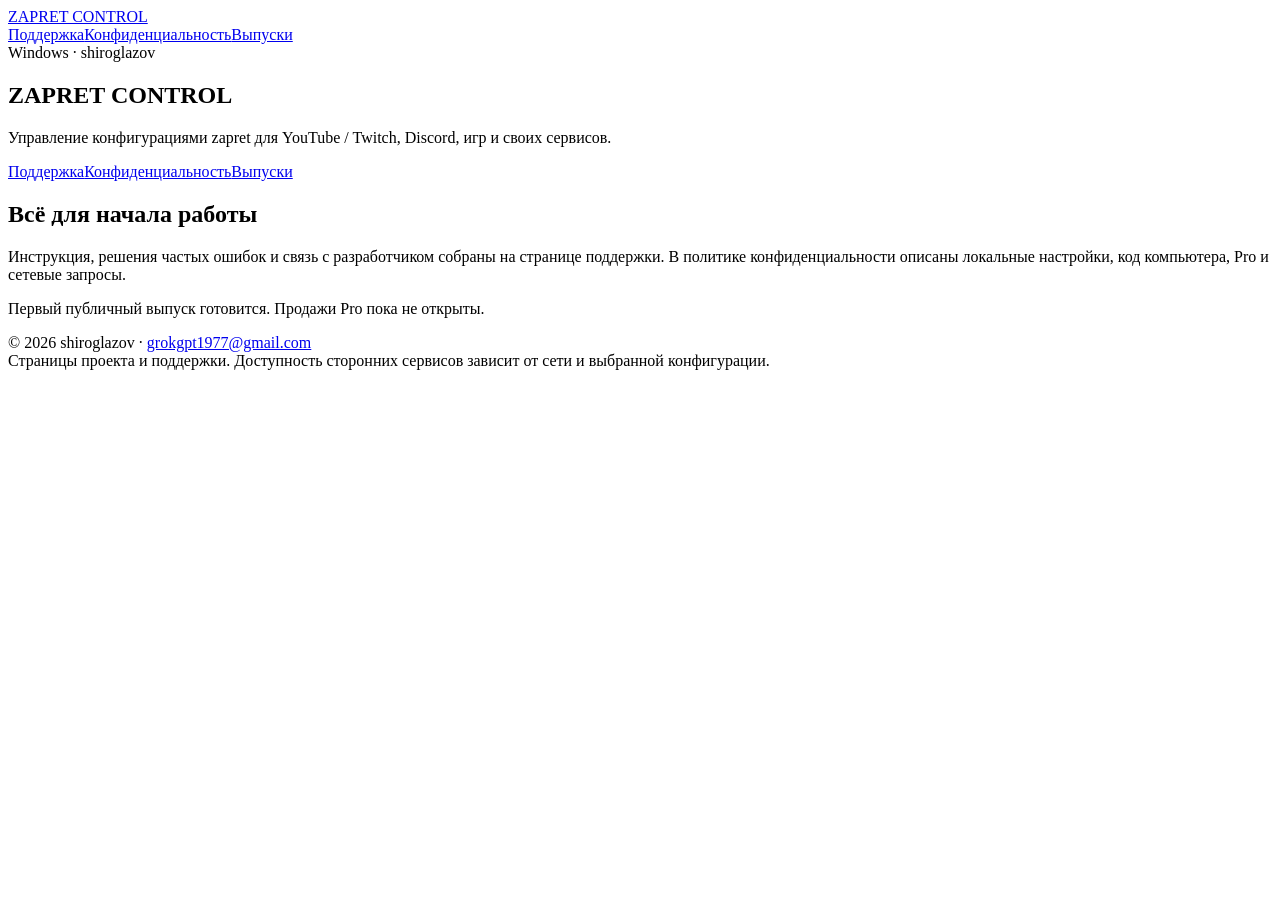
==== docs/index.html @ 799a20b0 "Add docs/index.html for support and privacy website" ====
<!doctype html>
<html lang="ru"><head><meta charset="utf-8"><meta name="viewport" content="width=device-width,initial-scale=1"><title>Главная — ZAPRET CONTROL</title><meta name="description" content="Официальные страницы поддержки и конфиденциальности ZAPRET CONTROL."><link rel="stylesheet" href="style.css"></head>
<body><header><a class="brand" href="index.html">ZAPRET CONTROL</a><nav aria-label="Основная навигация"><a href="support.html">Поддержка</a><a href="privacy.html">Конфиденциальность</a><a href="https://github.com/grokgpt1977-crypto/zapret-control-releases/releases">Выпуски</a></nav></header>
<main><article><div class="tag">Windows · shiroglazov</div><h1>ZAPRET CONTROL</h1><p>Управление конфигурациями zapret для YouTube / Twitch, Discord, игр и своих сервисов.</p><div class="actions"><a class="button" href="support.html">Поддержка</a><a class="button" href="privacy.html">Конфиденциальность</a><a class="button" href="https://github.com/grokgpt1977-crypto/zapret-control-releases/releases">Выпуски</a></div><h2>Всё для начала работы</h2><p>Инструкция, решения частых ошибок и связь с разработчиком собраны на странице поддержки. В политике конфиденциальности описаны локальные настройки, код компьютера, Pro и сетевые запросы.</p><p class="muted">Первый публичный выпуск готовится. Продажи Pro пока не открыты.</p></article></main><footer>© 2026 shiroglazov · <a href="mailto:grokgpt1977@gmail.com">grokgpt1977@gmail.com</a><br>Страницы проекта и поддержки. Доступность сторонних сервисов зависит от сети и выбранной конфигурации.</footer></body></html>
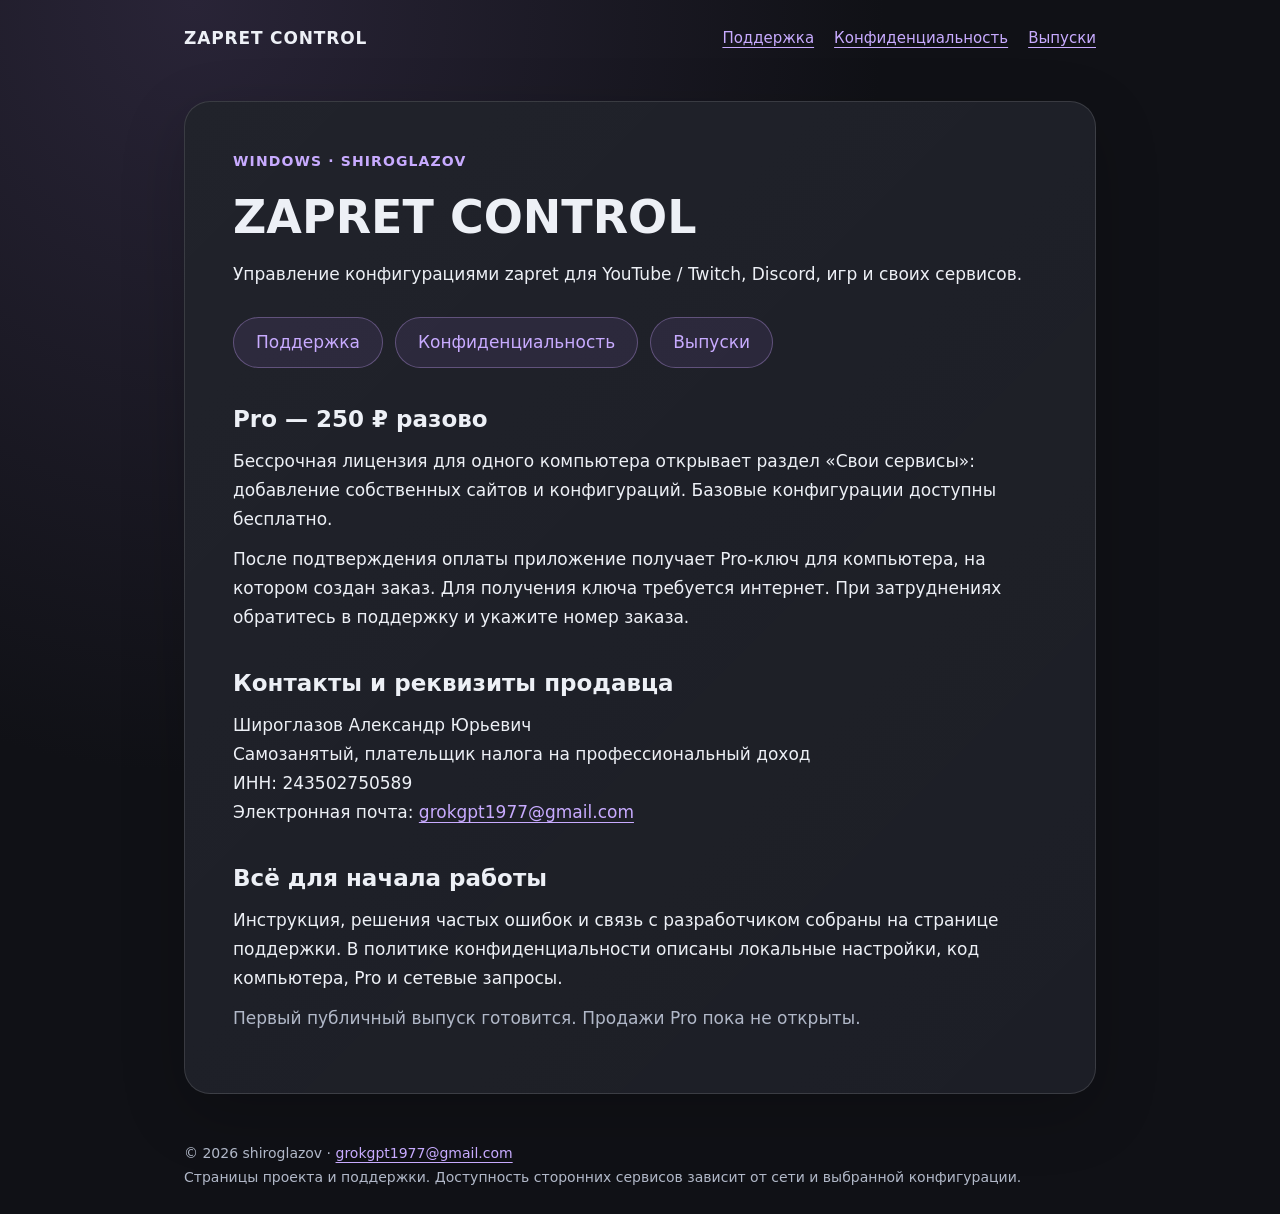
==== commit 12a4d9be: "Add seller details and Pro pricing for payment onboarding" ====
--- a/docs/index.html
+++ b/docs/index.html
@@ -1,4 +1,4 @@
 <!doctype html>
 <html lang="ru"><head><meta charset="utf-8"><meta name="viewport" content="width=device-width,initial-scale=1"><title>Главная — ZAPRET CONTROL</title><meta name="description" content="Официальные страницы поддержки и конфиденциальности ZAPRET CONTROL."><link rel="stylesheet" href="style.css"></head>
 <body><header><a class="brand" href="index.html">ZAPRET CONTROL</a><nav aria-label="Основная навигация"><a href="support.html">Поддержка</a><a href="privacy.html">Конфиденциальность</a><a href="https://github.com/grokgpt1977-crypto/zapret-control-releases/releases">Выпуски</a></nav></header>
-<main><article><div class="tag">Windows · shiroglazov</div><h1>ZAPRET CONTROL</h1><p>Управление конфигурациями zapret для YouTube / Twitch, Discord, игр и своих сервисов.</p><div class="actions"><a class="button" href="support.html">Поддержка</a><a class="button" href="privacy.html">Конфиденциальность</a><a class="button" href="https://github.com/grokgpt1977-crypto/zapret-control-releases/releases">Выпуски</a></div><h2>Всё для начала работы</h2><p>Инструкция, решения частых ошибок и связь с разработчиком собраны на странице поддержки. В политике конфиденциальности описаны локальные настройки, код компьютера, Pro и сетевые запросы.</p><p class="muted">Первый публичный выпуск готовится. Продажи Pro пока не открыты.</p></article></main><footer>© 2026 shiroglazov · <a href="mailto:grokgpt1977@gmail.com">grokgpt1977@gmail.com</a><br>Страницы проекта и поддержки. Доступность сторонних сервисов зависит от сети и выбранной конфигурации.</footer></body></html>
+<main><article><div class="tag">Windows · shiroglazov</div><h1>ZAPRET CONTROL</h1><p>Управление конфигурациями zapret для YouTube / Twitch, Discord, игр и своих сервисов.</p><div class="actions"><a class="button" href="support.html">Поддержка</a><a class="button" href="privacy.html">Конфиденциальность</a><a class="button" href="https://github.com/grokgpt1977-crypto/zapret-control-releases/releases">Выпуски</a></div><h2>Pro — 250 ₽ разово</h2><p>Бессрочная лицензия для одного компьютера открывает раздел «Свои сервисы»: добавление собственных сайтов и конфигураций. Базовые конфигурации доступны бесплатно.</p><p>После подтверждения оплаты приложение получает Pro-ключ для компьютера, на котором создан заказ. Для получения ключа требуется интернет. При затруднениях обратитесь в поддержку и укажите номер заказа.</p><h2 id="requisites">Контакты и реквизиты продавца</h2><p>Широглазов Александр Юрьевич<br>Самозанятый, плательщик налога на профессиональный доход<br>ИНН: 243502750589<br>Электронная почта: <a href="mailto:grokgpt1977@gmail.com">grokgpt1977@gmail.com</a></p><h2>Всё для начала работы</h2><p>Инструкция, решения частых ошибок и связь с разработчиком собраны на странице поддержки. В политике конфиденциальности описаны локальные настройки, код компьютера, Pro и сетевые запросы.</p><p class="muted">Первый публичный выпуск готовится. Продажи Pro пока не открыты.</p></article></main><footer>© 2026 shiroglazov · <a href="mailto:grokgpt1977@gmail.com">grokgpt1977@gmail.com</a><br>Страницы проекта и поддержки. Доступность сторонних сервисов зависит от сети и выбранной конфигурации.</footer></body></html>
--- a/docs/style.css
+++ b/docs/style.css
@@ -0,0 +1 @@
+:root{color-scheme:dark;--bg:#101116;--panel:#1a1c24;--text:#edf0f6;--muted:#b1b8c8;--accent:#c8abff}*{box-sizing:border-box}body{margin:0;background:radial-gradient(ellipse at 15% 0%,#292437 0,transparent 45%),var(--bg);color:var(--text);font:17px/1.7 system-ui,-apple-system,"Segoe UI",sans-serif}header,main,footer{max-width:960px;margin:auto;padding:24px}header{display:flex;justify-content:space-between;gap:20px;align-items:center;flex-wrap:wrap}a{color:var(--accent);text-underline-offset:4px}a:focus-visible{outline:2px solid var(--accent);outline-offset:5px}nav{display:flex;gap:20px;flex-wrap:wrap}nav a{font-size:15px}.brand{font-weight:750;letter-spacing:.05em;text-decoration:none;color:var(--text)}article,.card{background:linear-gradient(135deg,#ffffff08,#ffffff02),var(--panel);border:1px solid #ffffff20;border-radius:26px;padding:clamp(22px,5vw,48px);box-shadow:0 20px 65px #0003}h1{font-size:clamp(30px,5vw,46px);line-height:1.18;margin:0 0 16px}h2{font-size:23px;line-height:1.35;margin:36px 0 12px}p{margin:12px 0}li{margin:9px 0}.muted,footer{color:var(--muted)}.tag{color:var(--accent);font-size:14px;font-weight:650;letter-spacing:.08em;text-transform:uppercase;margin-bottom:16px}.actions{display:flex;flex-wrap:wrap;gap:12px;margin-top:28px}.button{display:inline-block;border:1px solid #a98ad36b;border-radius:999px;padding:10px 22px;background:#a578e51a;text-decoration:none}.note{border-left:3px solid var(--accent);padding:8px 18px;background:#ac87ef0b;margin:24px 0;border-radius:0 12px 12px 0}code{background:#0004;padding:2px 6px;border-radius:5px;font: .9em ui-monospace,Consolas,monospace;overflow-wrap:anywhere}footer{font-size:14px}article a{overflow-wrap:anywhere}@media(max-width:560px){header,main,footer{padding:18px}nav{gap:12px}article{border-radius:20px}h2{font-size:21px}}
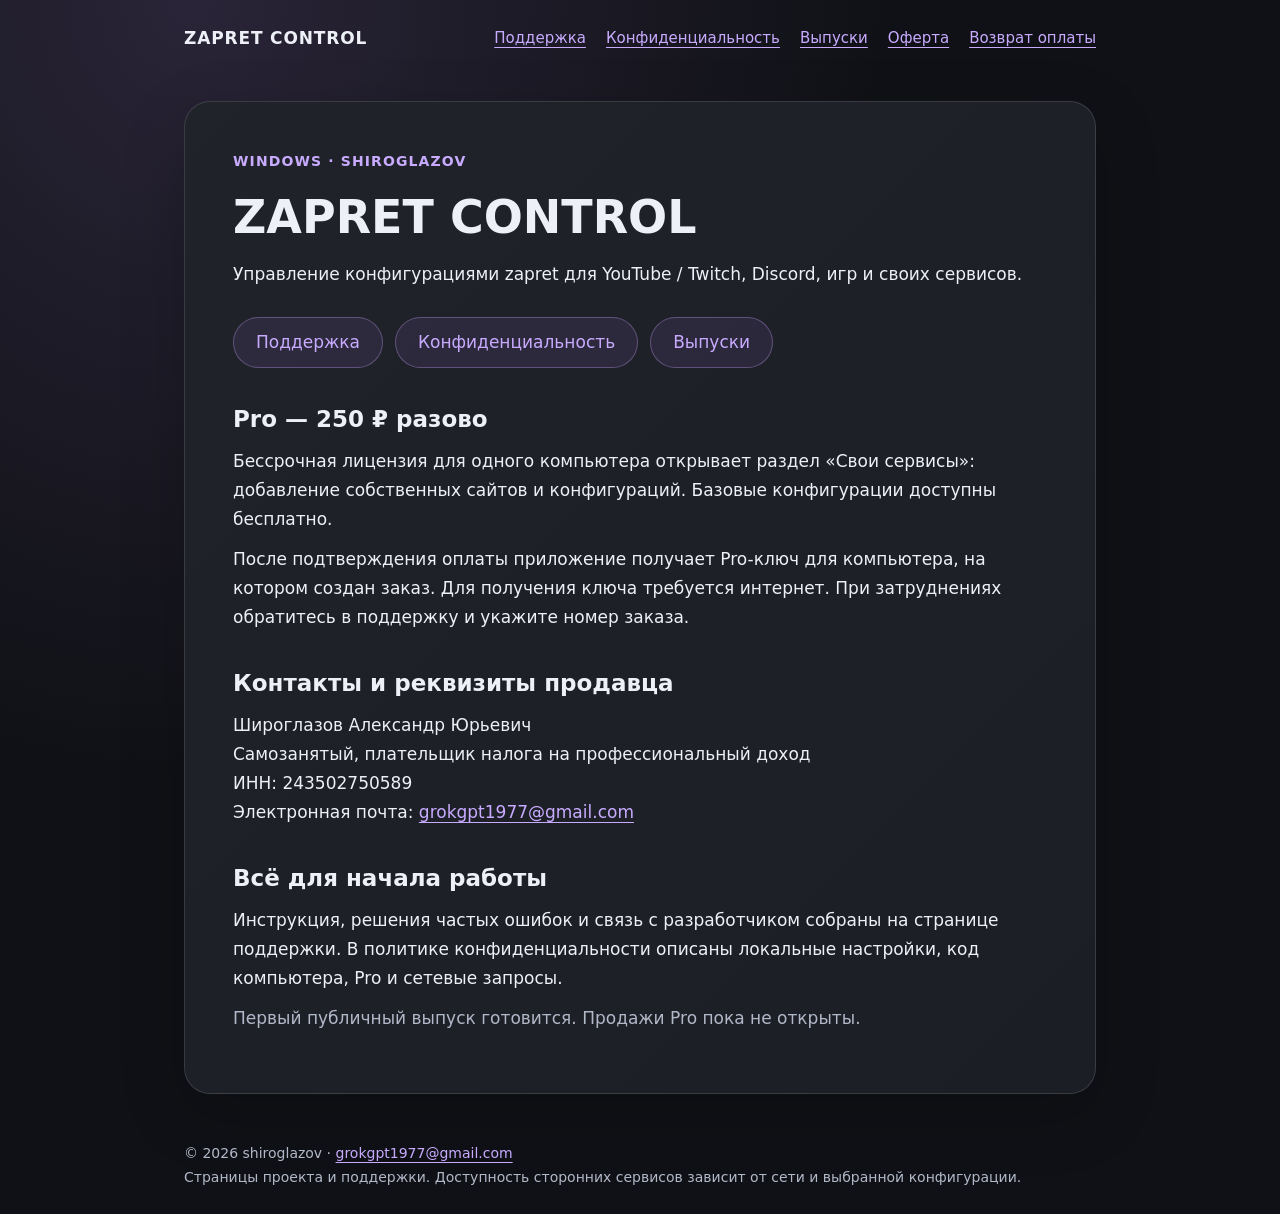
==== commit 34b55bae: "Link public offer and refund policy" ====
--- a/docs/index.html
+++ b/docs/index.html
@@ -1,4 +1,4 @@
 <!doctype html>
 <html lang="ru"><head><meta charset="utf-8"><meta name="viewport" content="width=device-width,initial-scale=1"><title>Главная — ZAPRET CONTROL</title><meta name="description" content="Официальные страницы поддержки и конфиденциальности ZAPRET CONTROL."><link rel="stylesheet" href="style.css"></head>
-<body><header><a class="brand" href="index.html">ZAPRET CONTROL</a><nav aria-label="Основная навигация"><a href="support.html">Поддержка</a><a href="privacy.html">Конфиденциальность</a><a href="https://github.com/grokgpt1977-crypto/zapret-control-releases/releases">Выпуски</a></nav></header>
+<body><header><a class="brand" href="index.html">ZAPRET CONTROL</a><nav aria-label="Основная навигация"><a href="support.html">Поддержка</a><a href="privacy.html">Конфиденциальность</a><a href="https://github.com/grokgpt1977-crypto/zapret-control-releases/releases">Выпуски</a><a href="offer.html">Оферта</a><a href="refund.html">Возврат оплаты</a></nav></header>
 <main><article><div class="tag">Windows · shiroglazov</div><h1>ZAPRET CONTROL</h1><p>Управление конфигурациями zapret для YouTube / Twitch, Discord, игр и своих сервисов.</p><div class="actions"><a class="button" href="support.html">Поддержка</a><a class="button" href="privacy.html">Конфиденциальность</a><a class="button" href="https://github.com/grokgpt1977-crypto/zapret-control-releases/releases">Выпуски</a></div><h2>Pro — 250 ₽ разово</h2><p>Бессрочная лицензия для одного компьютера открывает раздел «Свои сервисы»: добавление собственных сайтов и конфигураций. Базовые конфигурации доступны бесплатно.</p><p>После подтверждения оплаты приложение получает Pro-ключ для компьютера, на котором создан заказ. Для получения ключа требуется интернет. При затруднениях обратитесь в поддержку и укажите номер заказа.</p><h2 id="requisites">Контакты и реквизиты продавца</h2><p>Широглазов Александр Юрьевич<br>Самозанятый, плательщик налога на профессиональный доход<br>ИНН: 243502750589<br>Электронная почта: <a href="mailto:grokgpt1977@gmail.com">grokgpt1977@gmail.com</a></p><h2>Всё для начала работы</h2><p>Инструкция, решения частых ошибок и связь с разработчиком собраны на странице поддержки. В политике конфиденциальности описаны локальные настройки, код компьютера, Pro и сетевые запросы.</p><p class="muted">Первый публичный выпуск готовится. Продажи Pro пока не открыты.</p></article></main><footer>© 2026 shiroglazov · <a href="mailto:grokgpt1977@gmail.com">grokgpt1977@gmail.com</a><br>Страницы проекта и поддержки. Доступность сторонних сервисов зависит от сети и выбранной конфигурации.</footer></body></html>
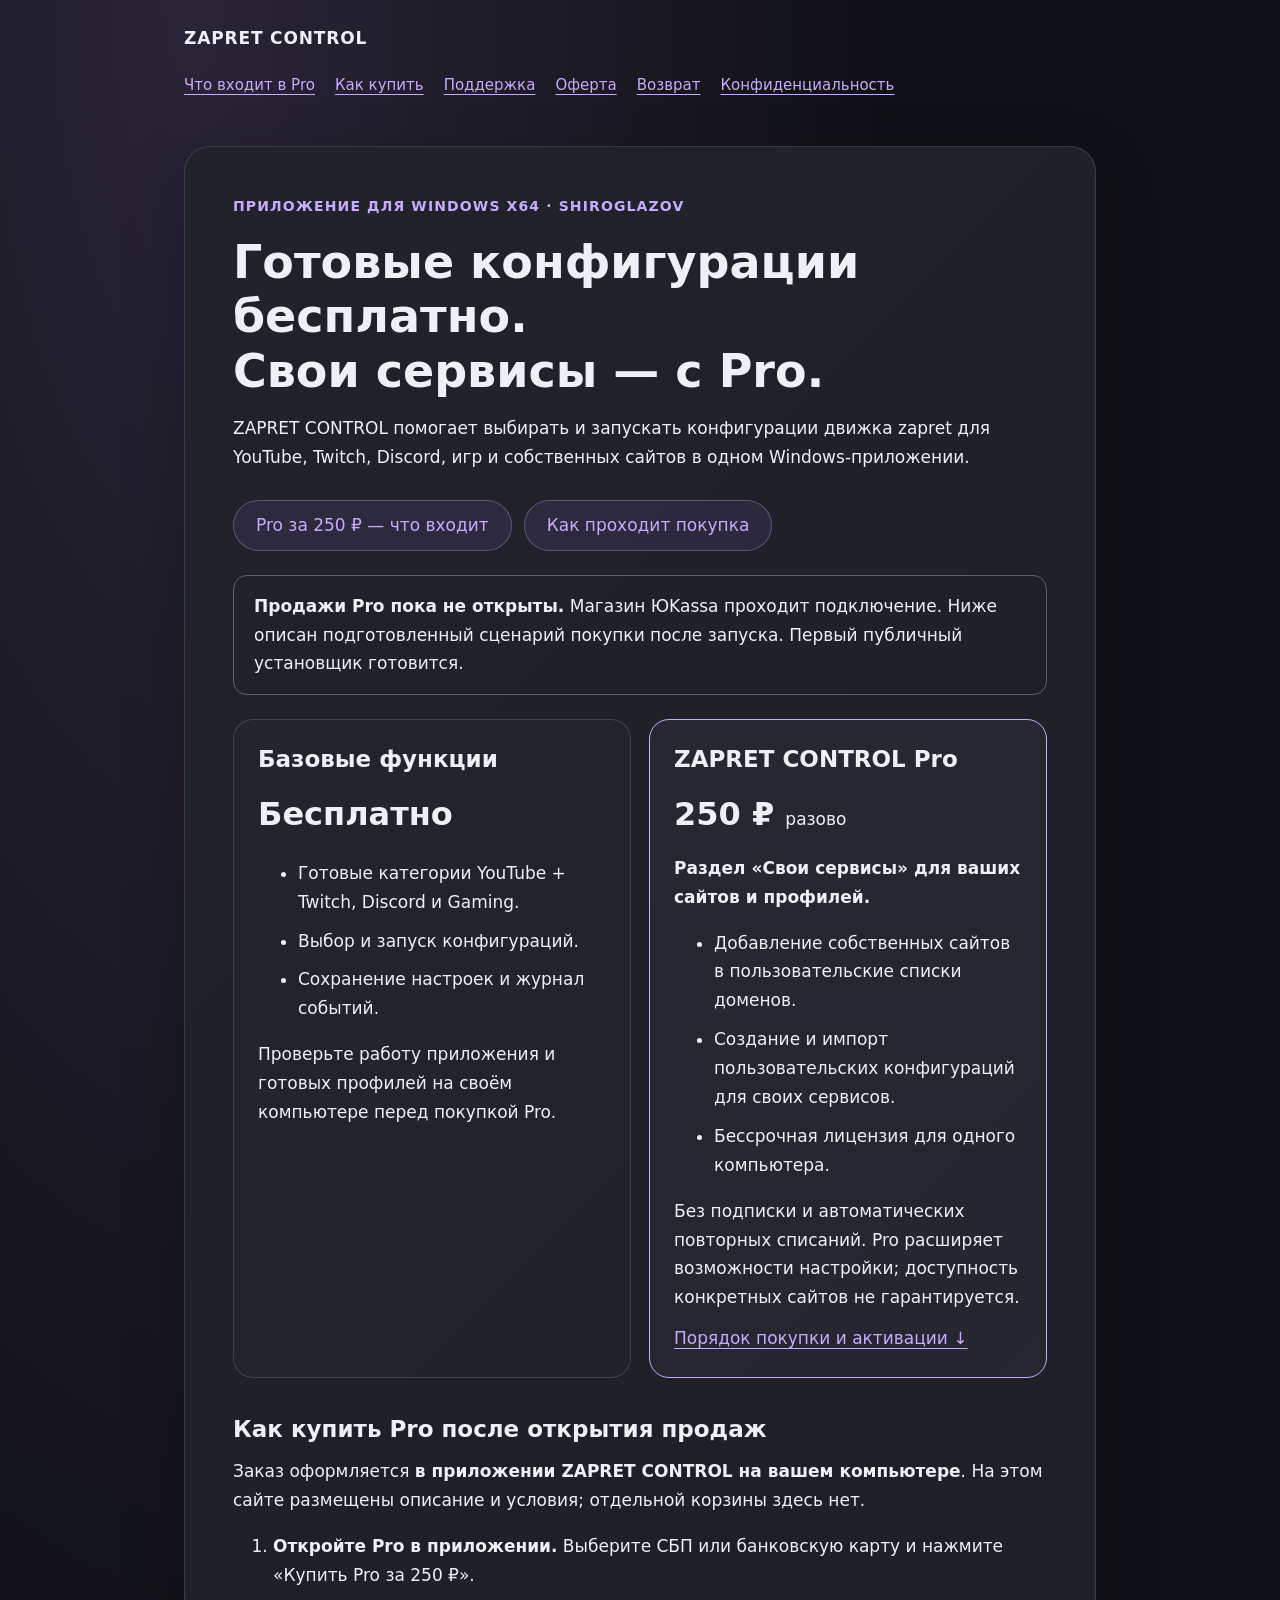
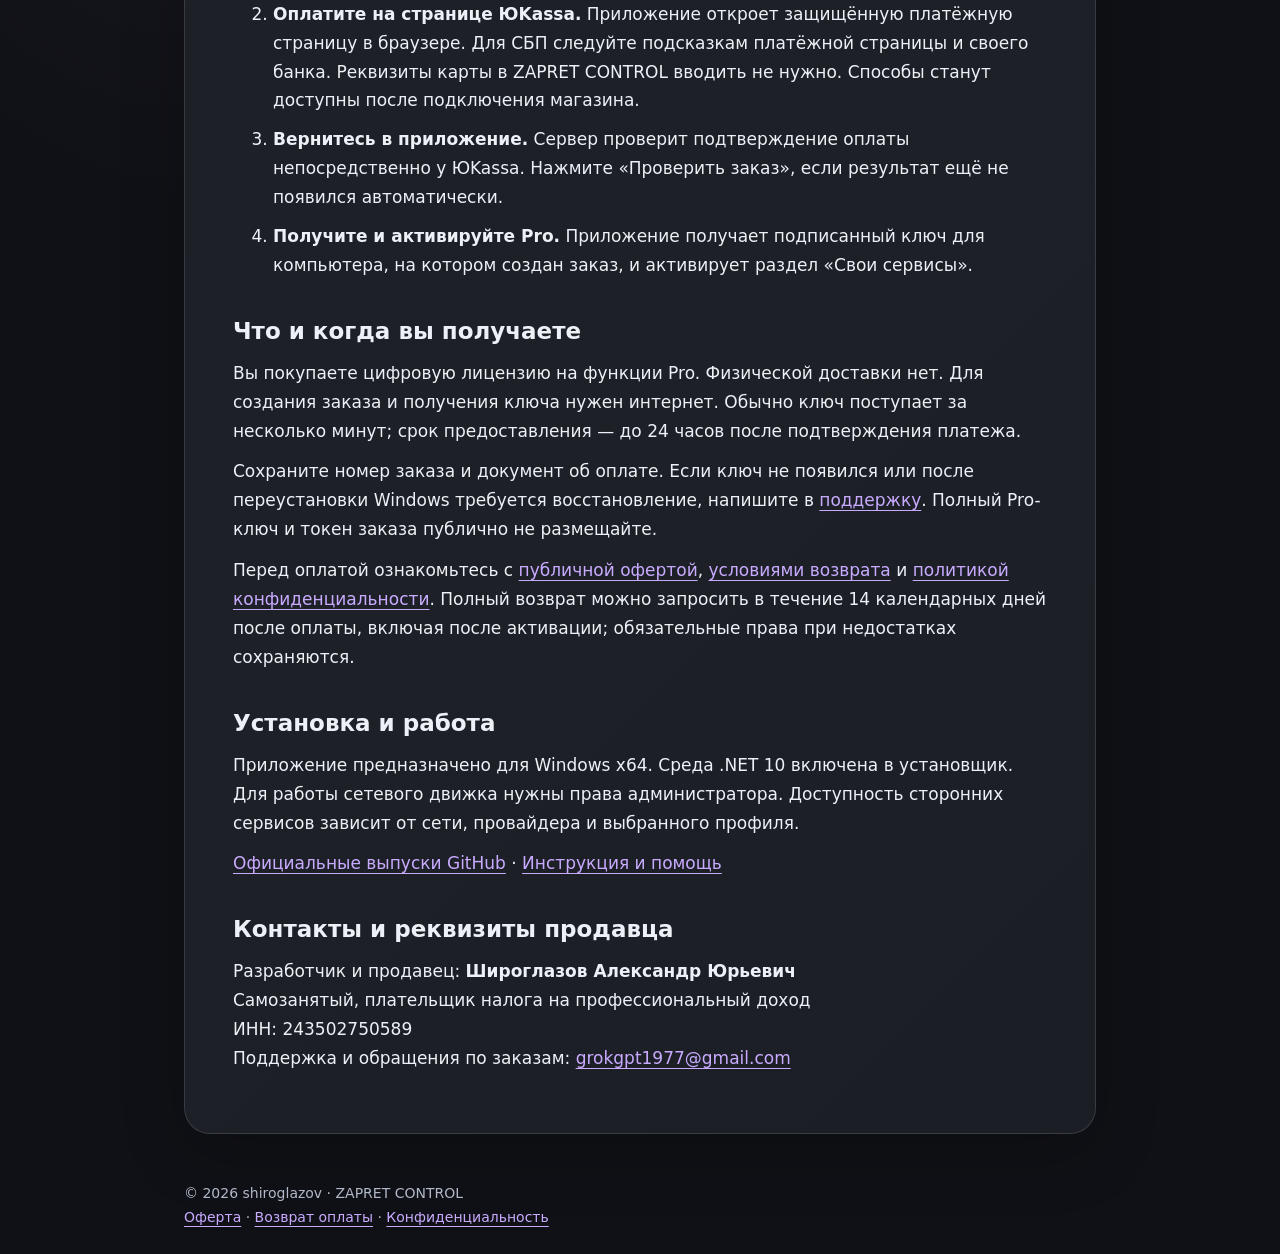
==== commit 412f8d02: "Explain Pro features, one-time price and in-app YooKassa purchase flow" ====
--- a/docs/index.html
+++ b/docs/index.html
@@ -1,4 +1,12 @@
 <!doctype html>
-<html lang="ru"><head><meta charset="utf-8"><meta name="viewport" content="width=device-width,initial-scale=1"><title>Главная — ZAPRET CONTROL</title><meta name="description" content="Официальные страницы поддержки и конфиденциальности ZAPRET CONTROL."><link rel="stylesheet" href="style.css"></head>
-<body><header><a class="brand" href="index.html">ZAPRET CONTROL</a><nav aria-label="Основная навигация"><a href="support.html">Поддержка</a><a href="privacy.html">Конфиденциальность</a><a href="https://github.com/grokgpt1977-crypto/zapret-control-releases/releases">Выпуски</a><a href="offer.html">Оферта</a><a href="refund.html">Возврат оплаты</a></nav></header>
-<main><article><div class="tag">Windows · shiroglazov</div><h1>ZAPRET CONTROL</h1><p>Управление конфигурациями zapret для YouTube / Twitch, Discord, игр и своих сервисов.</p><div class="actions"><a class="button" href="support.html">Поддержка</a><a class="button" href="privacy.html">Конфиденциальность</a><a class="button" href="https://github.com/grokgpt1977-crypto/zapret-control-releases/releases">Выпуски</a></div><h2>Pro — 250 ₽ разово</h2><p>Бессрочная лицензия для одного компьютера открывает раздел «Свои сервисы»: добавление собственных сайтов и конфигураций. Базовые конфигурации доступны бесплатно.</p><p>После подтверждения оплаты приложение получает Pro-ключ для компьютера, на котором создан заказ. Для получения ключа требуется интернет. При затруднениях обратитесь в поддержку и укажите номер заказа.</p><h2 id="requisites">Контакты и реквизиты продавца</h2><p>Широглазов Александр Юрьевич<br>Самозанятый, плательщик налога на профессиональный доход<br>ИНН: 243502750589<br>Электронная почта: <a href="mailto:grokgpt1977@gmail.com">grokgpt1977@gmail.com</a></p><h2>Всё для начала работы</h2><p>Инструкция, решения частых ошибок и связь с разработчиком собраны на странице поддержки. В политике конфиденциальности описаны локальные настройки, код компьютера, Pro и сетевые запросы.</p><p class="muted">Первый публичный выпуск готовится. Продажи Pro пока не открыты.</p></article></main><footer>© 2026 shiroglazov · <a href="mailto:grokgpt1977@gmail.com">grokgpt1977@gmail.com</a><br>Страницы проекта и поддержки. Доступность сторонних сервисов зависит от сети и выбранной конфигурации.</footer></body></html>
+<html lang="ru"><head><meta charset="utf-8"><meta name="viewport" content="width=device-width,initial-scale=1"><title>ZAPRET CONTROL — Pro за 250 ₽ разово</title><meta name="description" content="ZAPRET CONTROL для Windows: бесплатные готовые конфигурации и Pro за 250 ₽ разово для собственных сайтов и профилей. Условия покупки и получения ключа."><link rel="stylesheet" href="style.css"><style>.plans{display:grid;grid-template-columns:1fr 1fr;gap:18px;margin:24px 0}.plan{padding:24px;border:1px solid #ffffff26;border-radius:20px;background:#ffffff04}.plan.pro{border-color:#c8abff;background:#c8abff0a}.plan h2{margin-top:0}.price{font-size:32px;font-weight:750;margin:8px 0}.status{padding:16px 20px;border:1px solid #c8abff66;border-radius:14px;margin:24px 0}li{margin-bottom:10px}nav{flex-wrap:wrap}@media(max-width:640px){.plans{grid-template-columns:1fr}.plan{padding:18px}}</style></head>
+<body><header><a class="brand" href="index.html">ZAPRET CONTROL</a><nav aria-label="Основная навигация"><a href="#pro">Что входит в Pro</a><a href="#purchase">Как купить</a><a href="support.html">Поддержка</a><a href="offer.html">Оферта</a><a href="refund.html">Возврат</a><a href="privacy.html">Конфиденциальность</a></nav></header>
+<main><article><div class="tag">Приложение для Windows x64 · shiroglazov</div><h1>Готовые конфигурации бесплатно.<br>Свои сервисы — с Pro.</h1><p>ZAPRET CONTROL помогает выбирать и запускать конфигурации движка zapret для YouTube, Twitch, Discord, игр и собственных сайтов в одном Windows-приложении.</p><div class="actions"><a class="button" href="#pro">Pro за 250 ₽ — что входит</a><a class="button" href="#purchase">Как проходит покупка</a></div>
+<div class="status" role="note"><strong>Продажи Pro пока не открыты.</strong> Магазин ЮKassa проходит подключение. Ниже описан подготовленный сценарий покупки после запуска. Первый публичный установщик готовится.</div>
+<div class="plans"><section class="plan" aria-labelledby="free-heading"><h2 id="free-heading">Базовые функции</h2><p class="price">Бесплатно</p><ul><li>Готовые категории YouTube + Twitch, Discord и Gaming.</li><li>Выбор и запуск конфигураций.</li><li>Сохранение настроек и журнал событий.</li></ul><p>Проверьте работу приложения и готовых профилей на своём компьютере перед покупкой Pro.</p></section>
+<section class="plan pro" id="pro" aria-labelledby="pro-heading"><h2 id="pro-heading">ZAPRET CONTROL Pro</h2><p class="price">250 ₽ <small style="font-size:17px;font-weight:400">разово</small></p><p><strong>Раздел «Свои сервисы» для ваших сайтов и профилей.</strong></p><ul><li>Добавление собственных сайтов в пользовательские списки доменов.</li><li>Создание и импорт пользовательских конфигураций для своих сервисов.</li><li>Бессрочная лицензия для одного компьютера.</li></ul><p>Без подписки и автоматических повторных списаний. Pro расширяет возможности настройки; доступность конкретных сайтов не гарантируется.</p><a href="#purchase">Порядок покупки и активации ↓</a></section></div>
+<section id="purchase"><h2>Как купить Pro после открытия продаж</h2><p>Заказ оформляется <strong>в приложении ZAPRET CONTROL на вашем компьютере</strong>. На этом сайте размещены описание и условия; отдельной корзины здесь нет.</p><ol><li><strong>Откройте Pro в приложении.</strong> Выберите СБП или банковскую карту и нажмите «Купить Pro за 250 ₽».</li><li><strong>Оплатите на странице ЮKassa.</strong> Приложение откроет защищённую платёжную страницу в браузере. Для СБП следуйте подсказкам платёжной страницы и своего банка. Реквизиты карты в ZAPRET CONTROL вводить не нужно. Способы станут доступны после подключения магазина.</li><li><strong>Вернитесь в приложение.</strong> Сервер проверит подтверждение оплаты непосредственно у ЮKassa. Нажмите «Проверить заказ», если результат ещё не появился автоматически.</li><li><strong>Получите и активируйте Pro.</strong> Приложение получает подписанный ключ для компьютера, на котором создан заказ, и активирует раздел «Свои сервисы».</li></ol>
+<h2>Что и когда вы получаете</h2><p>Вы покупаете цифровую лицензию на функции Pro. Физической доставки нет. Для создания заказа и получения ключа нужен интернет. Обычно ключ поступает за несколько минут; срок предоставления — до 24 часов после подтверждения платежа.</p><p>Сохраните номер заказа и документ об оплате. Если ключ не появился или после переустановки Windows требуется восстановление, напишите в <a href="support.html">поддержку</a>. Полный Pro-ключ и токен заказа публично не размещайте.</p><p>Перед оплатой ознакомьтесь с <a href="offer.html">публичной офертой</a>, <a href="refund.html">условиями возврата</a> и <a href="privacy.html">политикой конфиденциальности</a>. Полный возврат можно запросить в течение 14 календарных дней после оплаты, включая после активации; обязательные права при недостатках сохраняются.</p></section>
+<h2>Установка и работа</h2><p>Приложение предназначено для Windows x64. Среда .NET 10 включена в установщик. Для работы сетевого движка нужны права администратора. Доступность сторонних сервисов зависит от сети, провайдера и выбранного профиля.</p><p><a href="https://github.com/grokgpt1977-crypto/zapret-control-releases/releases">Официальные выпуски GitHub</a> · <a href="support.html">Инструкция и помощь</a></p>
+<h2 id="requisites">Контакты и реквизиты продавца</h2><p>Разработчик и продавец: <strong>Широглазов Александр Юрьевич</strong><br>Самозанятый, плательщик налога на профессиональный доход<br>ИНН: 243502750589<br>Поддержка и обращения по заказам: <a href="mailto:grokgpt1977@gmail.com">grokgpt1977@gmail.com</a></p>
+</article></main><footer>© 2026 shiroglazov · ZAPRET CONTROL<br><a href="offer.html">Оферта</a> · <a href="refund.html">Возврат оплаты</a> · <a href="privacy.html">Конфиденциальность</a></footer></body></html>
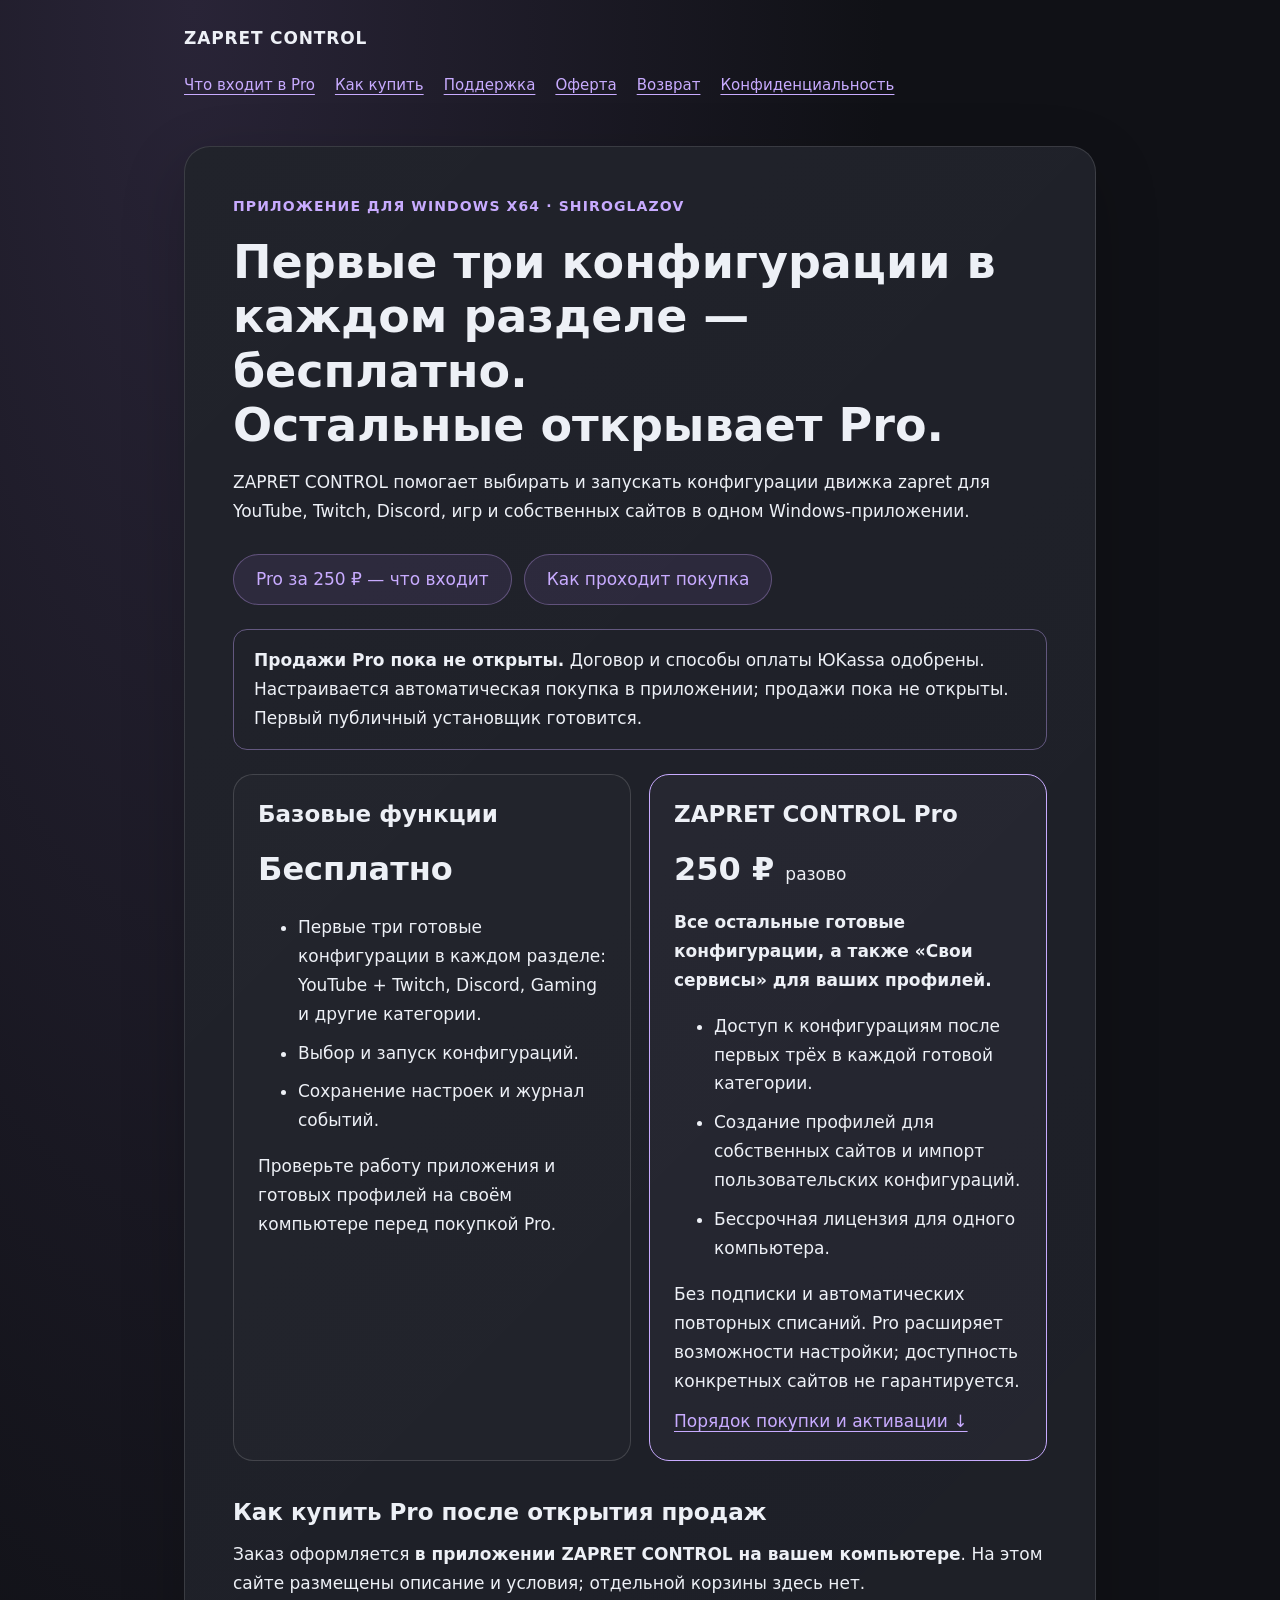
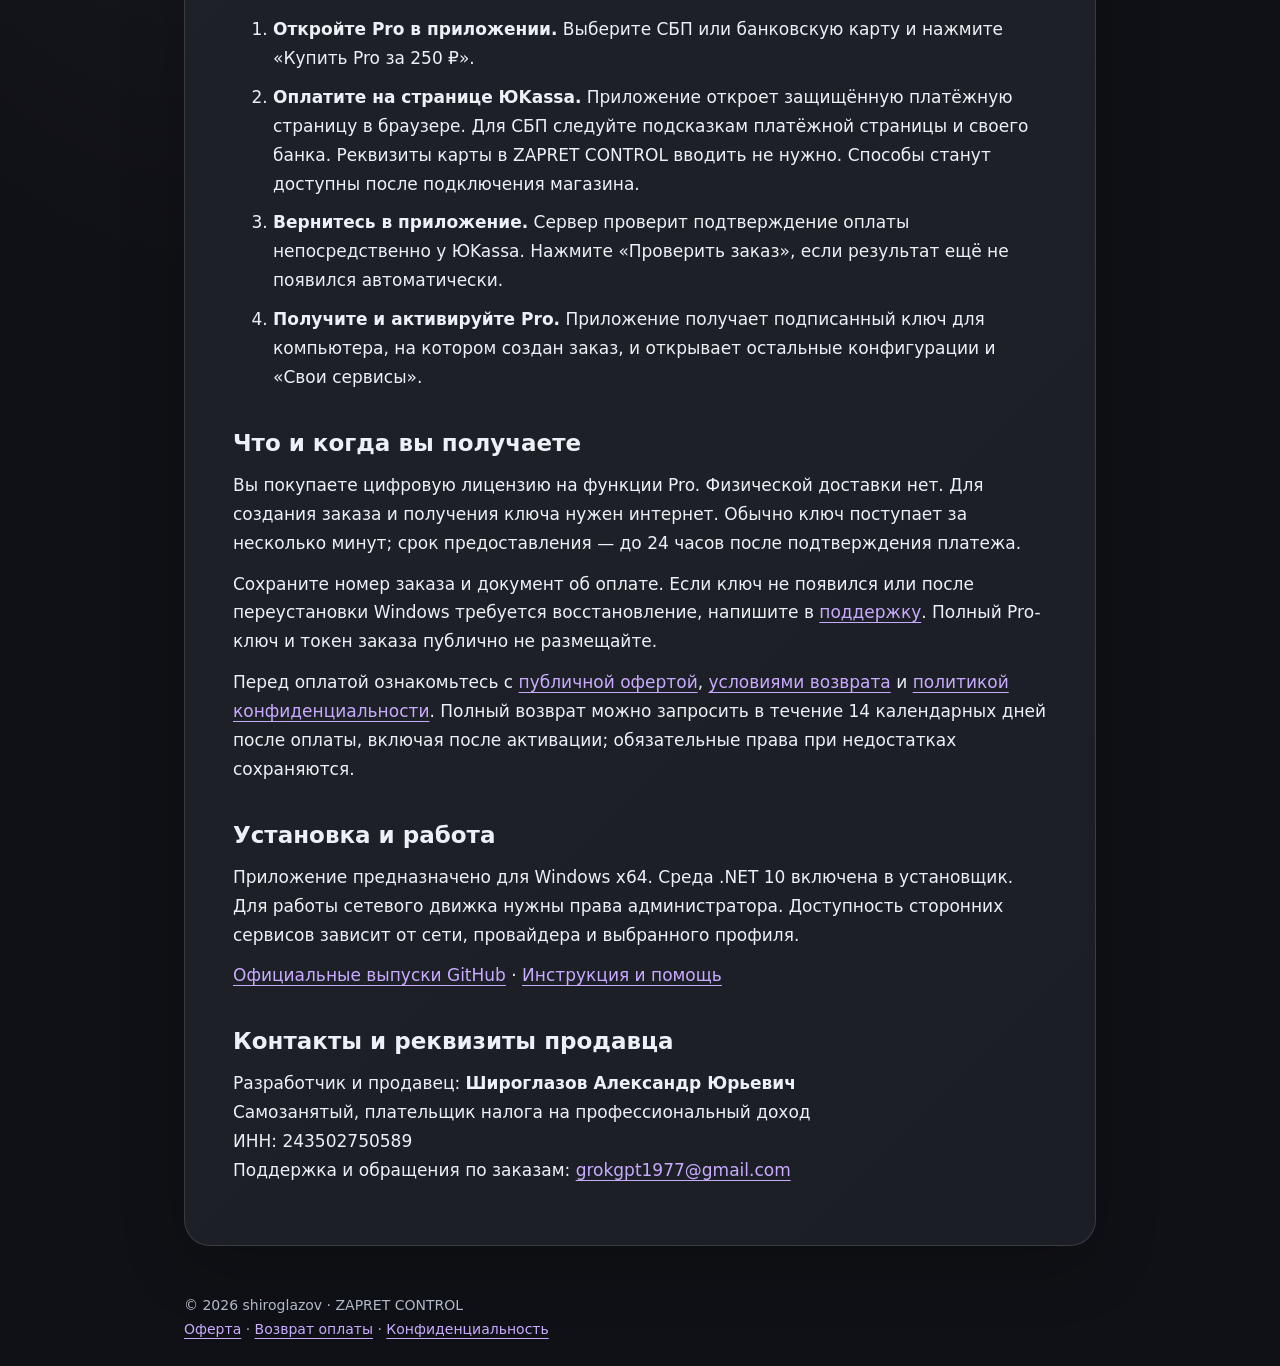
==== commit 4681ca1f: "Describe Free and Pro configuration limits" ====
--- a/docs/index.html
+++ b/docs/index.html
@@ -1,11 +1,11 @@
 <!doctype html>
 <html lang="ru"><head><meta charset="utf-8"><meta name="viewport" content="width=device-width,initial-scale=1"><title>ZAPRET CONTROL — Pro за 250 ₽ разово</title><meta name="description" content="ZAPRET CONTROL для Windows: бесплатные готовые конфигурации и Pro за 250 ₽ разово для собственных сайтов и профилей. Условия покупки и получения ключа."><link rel="stylesheet" href="style.css"><style>.plans{display:grid;grid-template-columns:1fr 1fr;gap:18px;margin:24px 0}.plan{padding:24px;border:1px solid #ffffff26;border-radius:20px;background:#ffffff04}.plan.pro{border-color:#c8abff;background:#c8abff0a}.plan h2{margin-top:0}.price{font-size:32px;font-weight:750;margin:8px 0}.status{padding:16px 20px;border:1px solid #c8abff66;border-radius:14px;margin:24px 0}li{margin-bottom:10px}nav{flex-wrap:wrap}@media(max-width:640px){.plans{grid-template-columns:1fr}.plan{padding:18px}}</style></head>
 <body><header><a class="brand" href="index.html">ZAPRET CONTROL</a><nav aria-label="Основная навигация"><a href="#pro">Что входит в Pro</a><a href="#purchase">Как купить</a><a href="support.html">Поддержка</a><a href="offer.html">Оферта</a><a href="refund.html">Возврат</a><a href="privacy.html">Конфиденциальность</a></nav></header>
-<main><article><div class="tag">Приложение для Windows x64 · shiroglazov</div><h1>Готовые конфигурации бесплатно.<br>Свои сервисы — с Pro.</h1><p>ZAPRET CONTROL помогает выбирать и запускать конфигурации движка zapret для YouTube, Twitch, Discord, игр и собственных сайтов в одном Windows-приложении.</p><div class="actions"><a class="button" href="#pro">Pro за 250 ₽ — что входит</a><a class="button" href="#purchase">Как проходит покупка</a></div>
-<div class="status" role="note"><strong>Продажи Pro пока не открыты.</strong> Магазин ЮKassa проходит подключение. Ниже описан подготовленный сценарий покупки после запуска. Первый публичный установщик готовится.</div>
-<div class="plans"><section class="plan" aria-labelledby="free-heading"><h2 id="free-heading">Базовые функции</h2><p class="price">Бесплатно</p><ul><li>Готовые категории YouTube + Twitch, Discord и Gaming.</li><li>Выбор и запуск конфигураций.</li><li>Сохранение настроек и журнал событий.</li></ul><p>Проверьте работу приложения и готовых профилей на своём компьютере перед покупкой Pro.</p></section>
-<section class="plan pro" id="pro" aria-labelledby="pro-heading"><h2 id="pro-heading">ZAPRET CONTROL Pro</h2><p class="price">250 ₽ <small style="font-size:17px;font-weight:400">разово</small></p><p><strong>Раздел «Свои сервисы» для ваших сайтов и профилей.</strong></p><ul><li>Добавление собственных сайтов в пользовательские списки доменов.</li><li>Создание и импорт пользовательских конфигураций для своих сервисов.</li><li>Бессрочная лицензия для одного компьютера.</li></ul><p>Без подписки и автоматических повторных списаний. Pro расширяет возможности настройки; доступность конкретных сайтов не гарантируется.</p><a href="#purchase">Порядок покупки и активации ↓</a></section></div>
-<section id="purchase"><h2>Как купить Pro после открытия продаж</h2><p>Заказ оформляется <strong>в приложении ZAPRET CONTROL на вашем компьютере</strong>. На этом сайте размещены описание и условия; отдельной корзины здесь нет.</p><ol><li><strong>Откройте Pro в приложении.</strong> Выберите СБП или банковскую карту и нажмите «Купить Pro за 250 ₽».</li><li><strong>Оплатите на странице ЮKassa.</strong> Приложение откроет защищённую платёжную страницу в браузере. Для СБП следуйте подсказкам платёжной страницы и своего банка. Реквизиты карты в ZAPRET CONTROL вводить не нужно. Способы станут доступны после подключения магазина.</li><li><strong>Вернитесь в приложение.</strong> Сервер проверит подтверждение оплаты непосредственно у ЮKassa. Нажмите «Проверить заказ», если результат ещё не появился автоматически.</li><li><strong>Получите и активируйте Pro.</strong> Приложение получает подписанный ключ для компьютера, на котором создан заказ, и активирует раздел «Свои сервисы».</li></ol>
+<main><article><div class="tag">Приложение для Windows x64 · shiroglazov</div><h1>Первые три конфигурации в каждом разделе — бесплатно.<br>Остальные открывает Pro.</h1><p>ZAPRET CONTROL помогает выбирать и запускать конфигурации движка zapret для YouTube, Twitch, Discord, игр и собственных сайтов в одном Windows-приложении.</p><div class="actions"><a class="button" href="#pro">Pro за 250 ₽ — что входит</a><a class="button" href="#purchase">Как проходит покупка</a></div>
+<div class="status" role="note"><strong>Продажи Pro пока не открыты.</strong> Договор и способы оплаты ЮKassa одобрены. Настраивается автоматическая покупка в приложении; продажи пока не открыты. Первый публичный установщик готовится.</div>
+<div class="plans"><section class="plan" aria-labelledby="free-heading"><h2 id="free-heading">Базовые функции</h2><p class="price">Бесплатно</p><ul><li>Первые три готовые конфигурации в каждом разделе: YouTube + Twitch, Discord, Gaming и другие категории.</li><li>Выбор и запуск конфигураций.</li><li>Сохранение настроек и журнал событий.</li></ul><p>Проверьте работу приложения и готовых профилей на своём компьютере перед покупкой Pro.</p></section>
+<section class="plan pro" id="pro" aria-labelledby="pro-heading"><h2 id="pro-heading">ZAPRET CONTROL Pro</h2><p class="price">250 ₽ <small style="font-size:17px;font-weight:400">разово</small></p><p><strong>Все остальные готовые конфигурации, а также «Свои сервисы» для ваших профилей.</strong></p><ul><li>Доступ к конфигурациям после первых трёх в каждой готовой категории.</li><li>Создание профилей для собственных сайтов и импорт пользовательских конфигураций.</li><li>Бессрочная лицензия для одного компьютера.</li></ul><p>Без подписки и автоматических повторных списаний. Pro расширяет возможности настройки; доступность конкретных сайтов не гарантируется.</p><a href="#purchase">Порядок покупки и активации ↓</a></section></div>
+<section id="purchase"><h2>Как купить Pro после открытия продаж</h2><p>Заказ оформляется <strong>в приложении ZAPRET CONTROL на вашем компьютере</strong>. На этом сайте размещены описание и условия; отдельной корзины здесь нет.</p><ol><li><strong>Откройте Pro в приложении.</strong> Выберите СБП или банковскую карту и нажмите «Купить Pro за 250 ₽».</li><li><strong>Оплатите на странице ЮKassa.</strong> Приложение откроет защищённую платёжную страницу в браузере. Для СБП следуйте подсказкам платёжной страницы и своего банка. Реквизиты карты в ZAPRET CONTROL вводить не нужно. Способы станут доступны после подключения магазина.</li><li><strong>Вернитесь в приложение.</strong> Сервер проверит подтверждение оплаты непосредственно у ЮKassa. Нажмите «Проверить заказ», если результат ещё не появился автоматически.</li><li><strong>Получите и активируйте Pro.</strong> Приложение получает подписанный ключ для компьютера, на котором создан заказ, и открывает остальные конфигурации и «Свои сервисы».</li></ol>
 <h2>Что и когда вы получаете</h2><p>Вы покупаете цифровую лицензию на функции Pro. Физической доставки нет. Для создания заказа и получения ключа нужен интернет. Обычно ключ поступает за несколько минут; срок предоставления — до 24 часов после подтверждения платежа.</p><p>Сохраните номер заказа и документ об оплате. Если ключ не появился или после переустановки Windows требуется восстановление, напишите в <a href="support.html">поддержку</a>. Полный Pro-ключ и токен заказа публично не размещайте.</p><p>Перед оплатой ознакомьтесь с <a href="offer.html">публичной офертой</a>, <a href="refund.html">условиями возврата</a> и <a href="privacy.html">политикой конфиденциальности</a>. Полный возврат можно запросить в течение 14 календарных дней после оплаты, включая после активации; обязательные права при недостатках сохраняются.</p></section>
 <h2>Установка и работа</h2><p>Приложение предназначено для Windows x64. Среда .NET 10 включена в установщик. Для работы сетевого движка нужны права администратора. Доступность сторонних сервисов зависит от сети, провайдера и выбранного профиля.</p><p><a href="https://github.com/grokgpt1977-crypto/zapret-control-releases/releases">Официальные выпуски GitHub</a> · <a href="support.html">Инструкция и помощь</a></p>
 <h2 id="requisites">Контакты и реквизиты продавца</h2><p>Разработчик и продавец: <strong>Широглазов Александр Юрьевич</strong><br>Самозанятый, плательщик налога на профессиональный доход<br>ИНН: 243502750589<br>Поддержка и обращения по заказам: <a href="mailto:grokgpt1977@gmail.com">grokgpt1977@gmail.com</a></p>
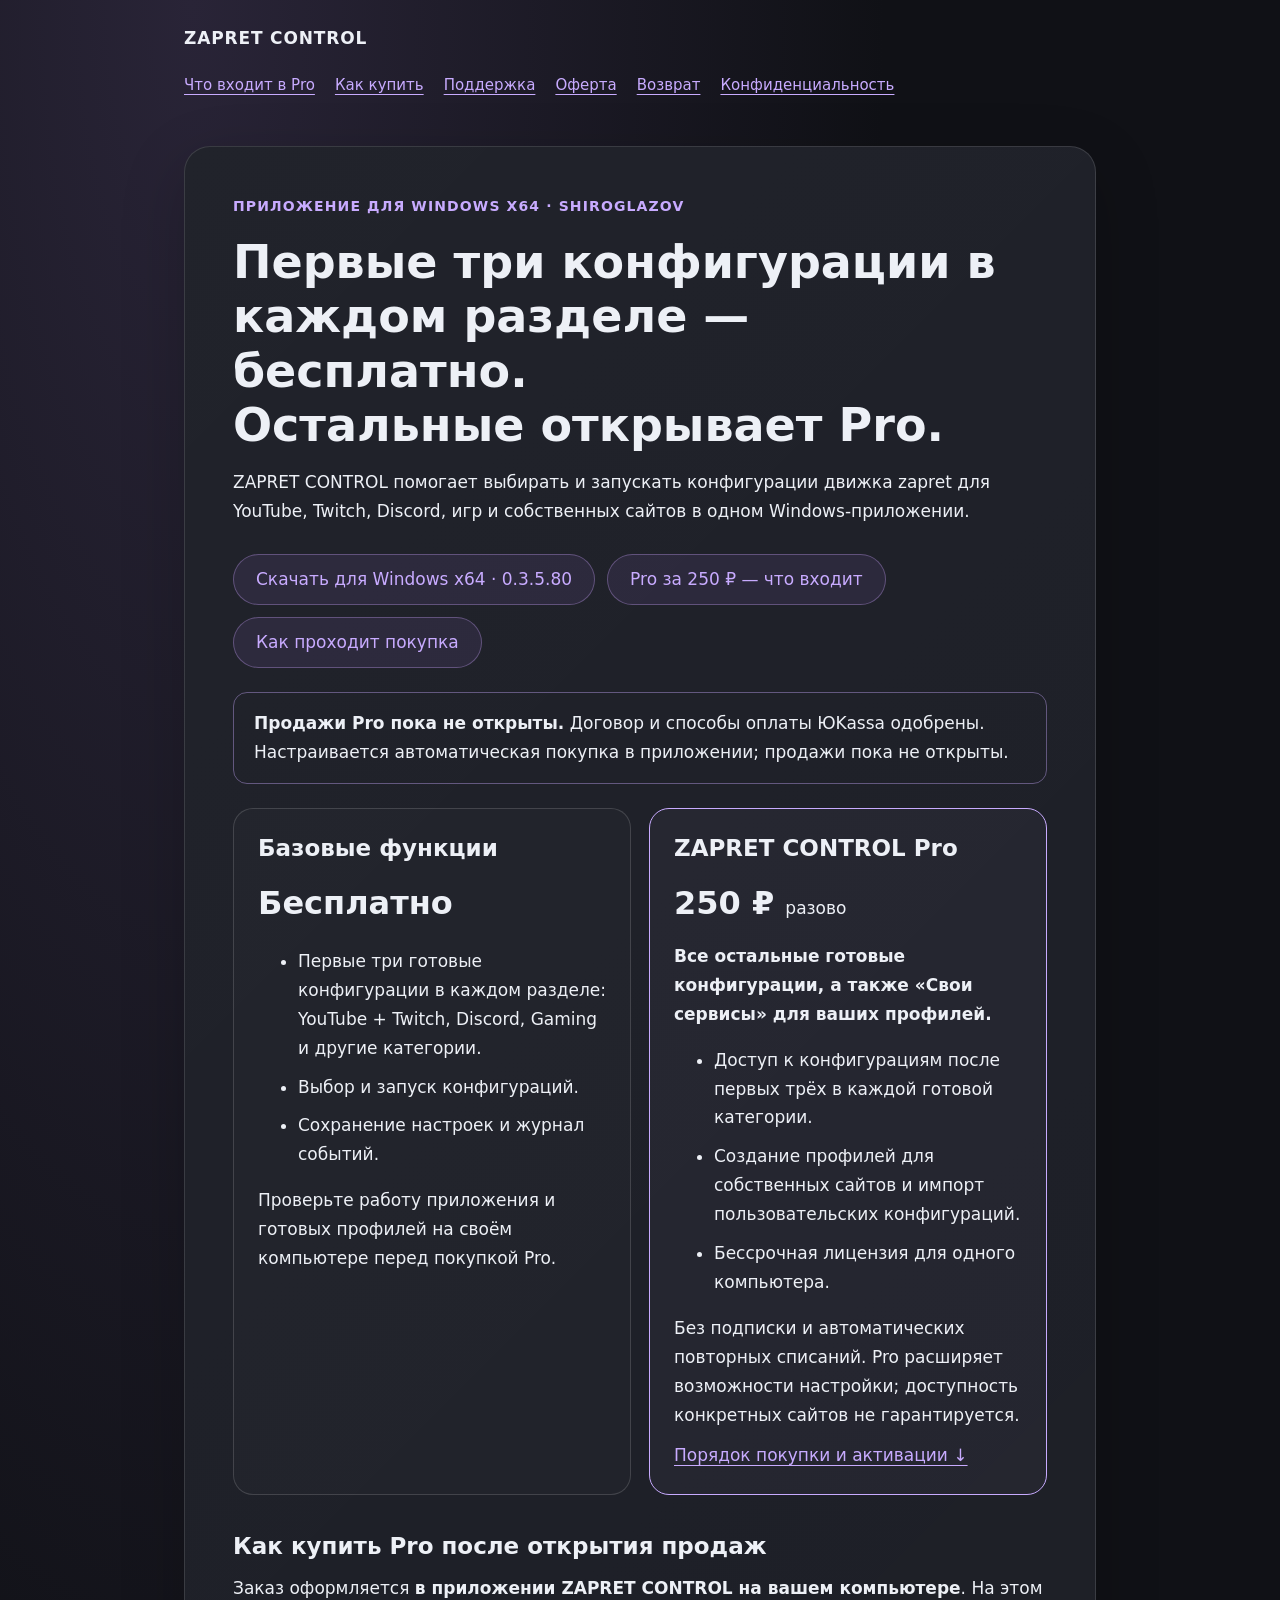
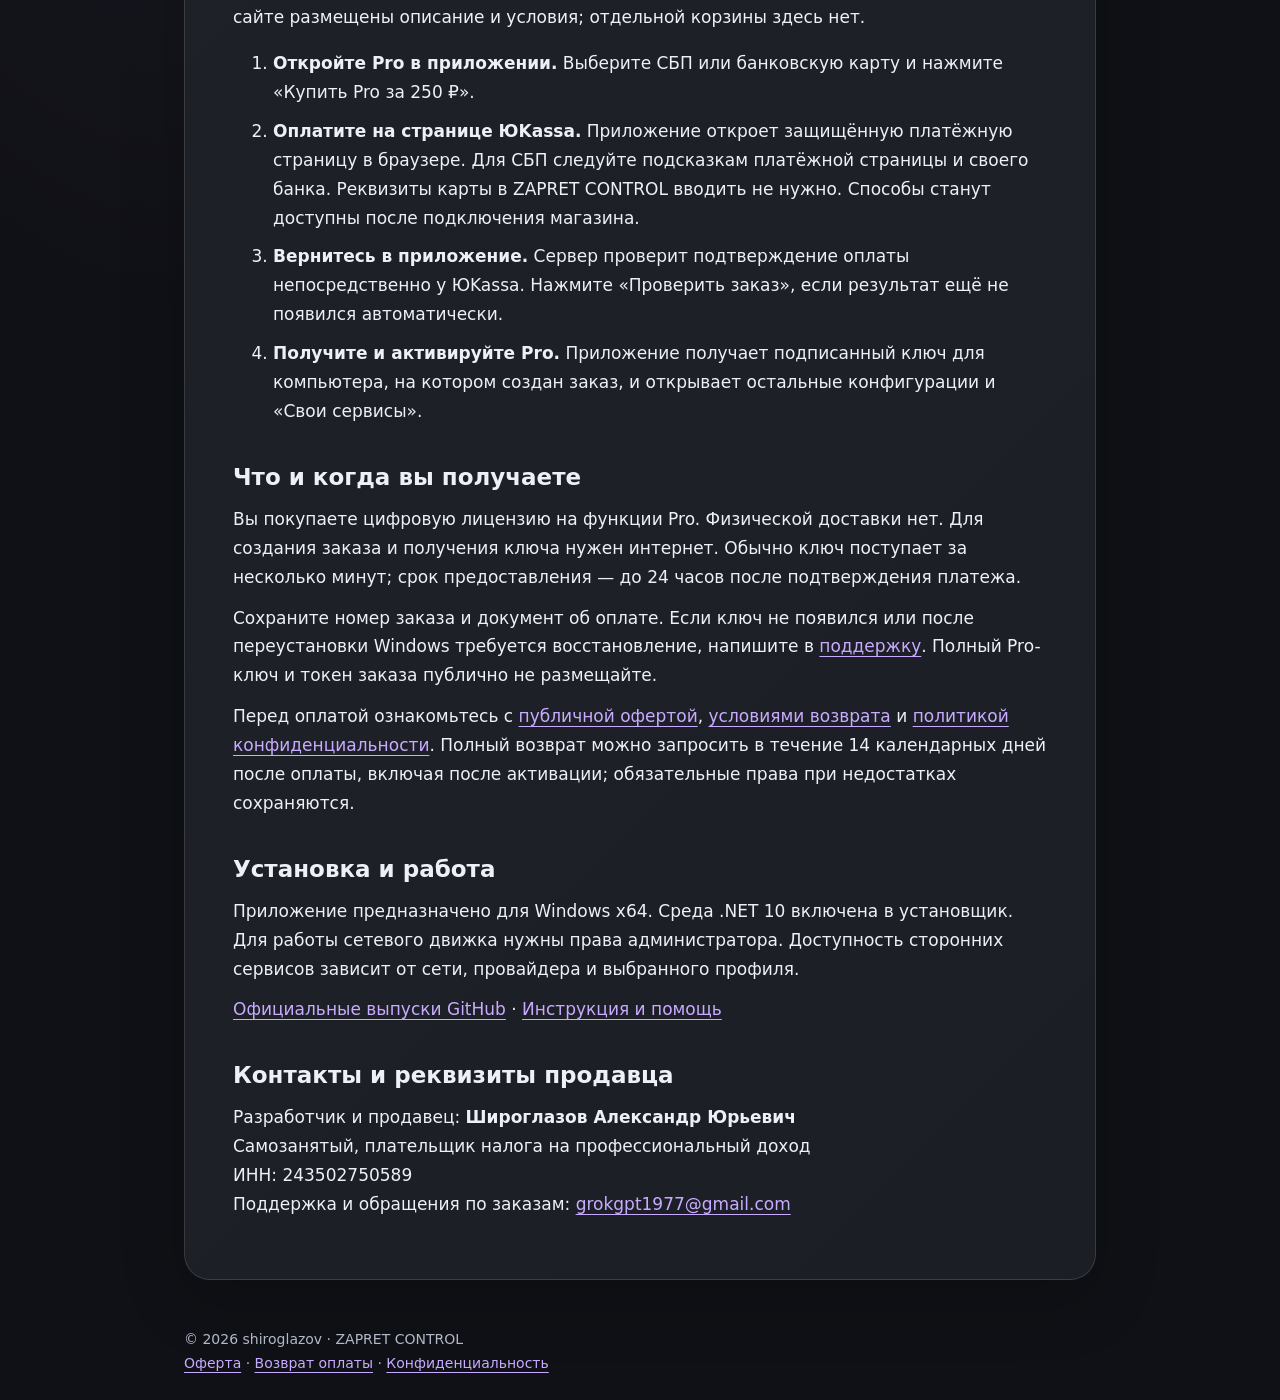
==== commit fb6e4cab: "Add direct Windows installer download to homepage" ====
--- a/docs/index.html
+++ b/docs/index.html
@@ -1,8 +1,8 @@
 <!doctype html>
 <html lang="ru"><head><meta charset="utf-8"><meta name="viewport" content="width=device-width,initial-scale=1"><title>ZAPRET CONTROL — Pro за 250 ₽ разово</title><meta name="description" content="ZAPRET CONTROL для Windows: бесплатные готовые конфигурации и Pro за 250 ₽ разово для собственных сайтов и профилей. Условия покупки и получения ключа."><link rel="stylesheet" href="style.css"><style>.plans{display:grid;grid-template-columns:1fr 1fr;gap:18px;margin:24px 0}.plan{padding:24px;border:1px solid #ffffff26;border-radius:20px;background:#ffffff04}.plan.pro{border-color:#c8abff;background:#c8abff0a}.plan h2{margin-top:0}.price{font-size:32px;font-weight:750;margin:8px 0}.status{padding:16px 20px;border:1px solid #c8abff66;border-radius:14px;margin:24px 0}li{margin-bottom:10px}nav{flex-wrap:wrap}@media(max-width:640px){.plans{grid-template-columns:1fr}.plan{padding:18px}}</style></head>
 <body><header><a class="brand" href="index.html">ZAPRET CONTROL</a><nav aria-label="Основная навигация"><a href="#pro">Что входит в Pro</a><a href="#purchase">Как купить</a><a href="support.html">Поддержка</a><a href="offer.html">Оферта</a><a href="refund.html">Возврат</a><a href="privacy.html">Конфиденциальность</a></nav></header>
-<main><article><div class="tag">Приложение для Windows x64 · shiroglazov</div><h1>Первые три конфигурации в каждом разделе — бесплатно.<br>Остальные открывает Pro.</h1><p>ZAPRET CONTROL помогает выбирать и запускать конфигурации движка zapret для YouTube, Twitch, Discord, игр и собственных сайтов в одном Windows-приложении.</p><div class="actions"><a class="button" href="#pro">Pro за 250 ₽ — что входит</a><a class="button" href="#purchase">Как проходит покупка</a></div>
-<div class="status" role="note"><strong>Продажи Pro пока не открыты.</strong> Договор и способы оплаты ЮKassa одобрены. Настраивается автоматическая покупка в приложении; продажи пока не открыты. Первый публичный установщик готовится.</div>
+<main><article><div class="tag">Приложение для Windows x64 · shiroglazov</div><h1>Первые три конфигурации в каждом разделе — бесплатно.<br>Остальные открывает Pro.</h1><p>ZAPRET CONTROL помогает выбирать и запускать конфигурации движка zapret для YouTube, Twitch, Discord, игр и собственных сайтов в одном Windows-приложении.</p><div class="actions"><a class="button" href="https://github.com/grokgpt1977-crypto/zapret-control-releases/releases/download/v0.3.5.80/ZAPRET_CONTROL_0.3.5.80_Setup.exe">Скачать для Windows x64 · 0.3.5.80</a><a class="button" href="#pro">Pro за 250 ₽ — что входит</a><a class="button" href="#purchase">Как проходит покупка</a></div>
+<div class="status" role="note"><strong>Продажи Pro пока не открыты.</strong> Договор и способы оплаты ЮKassa одобрены. Настраивается автоматическая покупка в приложении; продажи пока не открыты.</div>
 <div class="plans"><section class="plan" aria-labelledby="free-heading"><h2 id="free-heading">Базовые функции</h2><p class="price">Бесплатно</p><ul><li>Первые три готовые конфигурации в каждом разделе: YouTube + Twitch, Discord, Gaming и другие категории.</li><li>Выбор и запуск конфигураций.</li><li>Сохранение настроек и журнал событий.</li></ul><p>Проверьте работу приложения и готовых профилей на своём компьютере перед покупкой Pro.</p></section>
 <section class="plan pro" id="pro" aria-labelledby="pro-heading"><h2 id="pro-heading">ZAPRET CONTROL Pro</h2><p class="price">250 ₽ <small style="font-size:17px;font-weight:400">разово</small></p><p><strong>Все остальные готовые конфигурации, а также «Свои сервисы» для ваших профилей.</strong></p><ul><li>Доступ к конфигурациям после первых трёх в каждой готовой категории.</li><li>Создание профилей для собственных сайтов и импорт пользовательских конфигураций.</li><li>Бессрочная лицензия для одного компьютера.</li></ul><p>Без подписки и автоматических повторных списаний. Pro расширяет возможности настройки; доступность конкретных сайтов не гарантируется.</p><a href="#purchase">Порядок покупки и активации ↓</a></section></div>
 <section id="purchase"><h2>Как купить Pro после открытия продаж</h2><p>Заказ оформляется <strong>в приложении ZAPRET CONTROL на вашем компьютере</strong>. На этом сайте размещены описание и условия; отдельной корзины здесь нет.</p><ol><li><strong>Откройте Pro в приложении.</strong> Выберите СБП или банковскую карту и нажмите «Купить Pro за 250 ₽».</li><li><strong>Оплатите на странице ЮKassa.</strong> Приложение откроет защищённую платёжную страницу в браузере. Для СБП следуйте подсказкам платёжной страницы и своего банка. Реквизиты карты в ZAPRET CONTROL вводить не нужно. Способы станут доступны после подключения магазина.</li><li><strong>Вернитесь в приложение.</strong> Сервер проверит подтверждение оплаты непосредственно у ЮKassa. Нажмите «Проверить заказ», если результат ещё не появился автоматически.</li><li><strong>Получите и активируйте Pro.</strong> Приложение получает подписанный ключ для компьютера, на котором создан заказ, и открывает остальные конфигурации и «Свои сервисы».</li></ol>
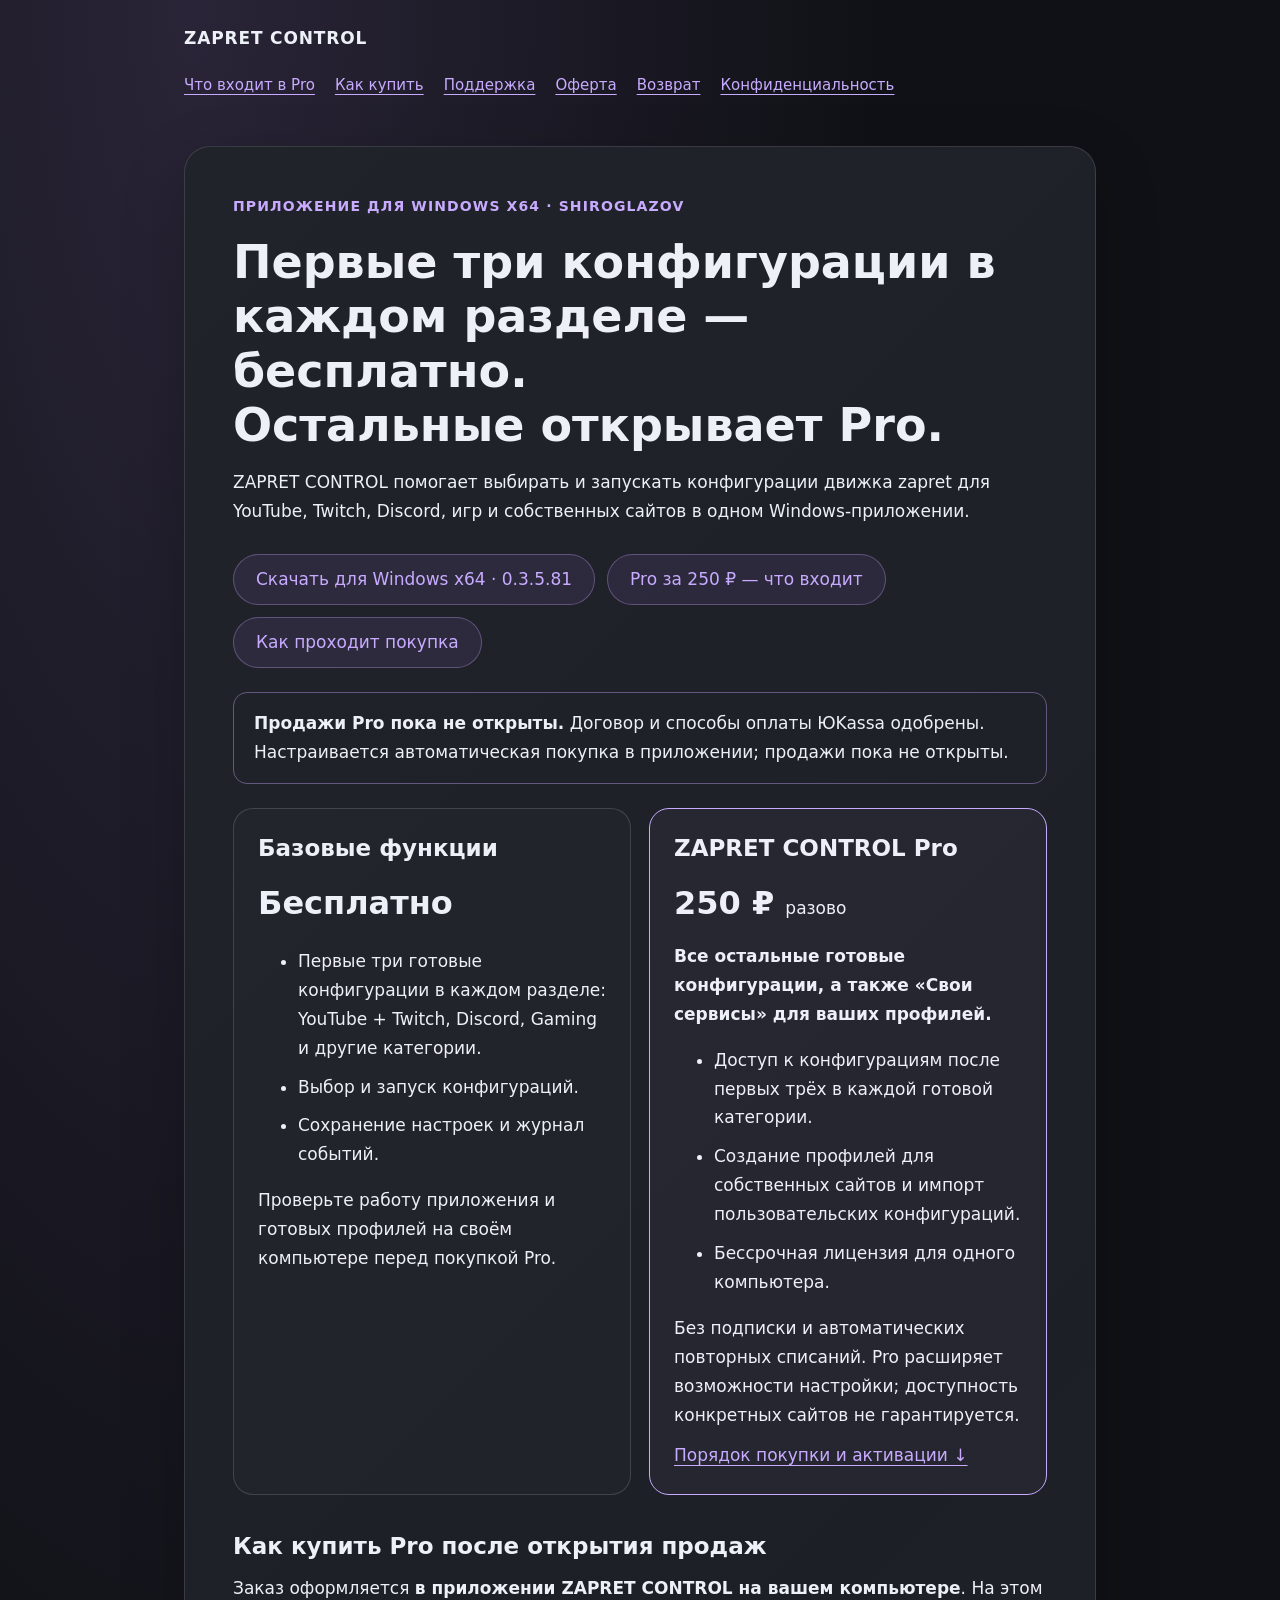
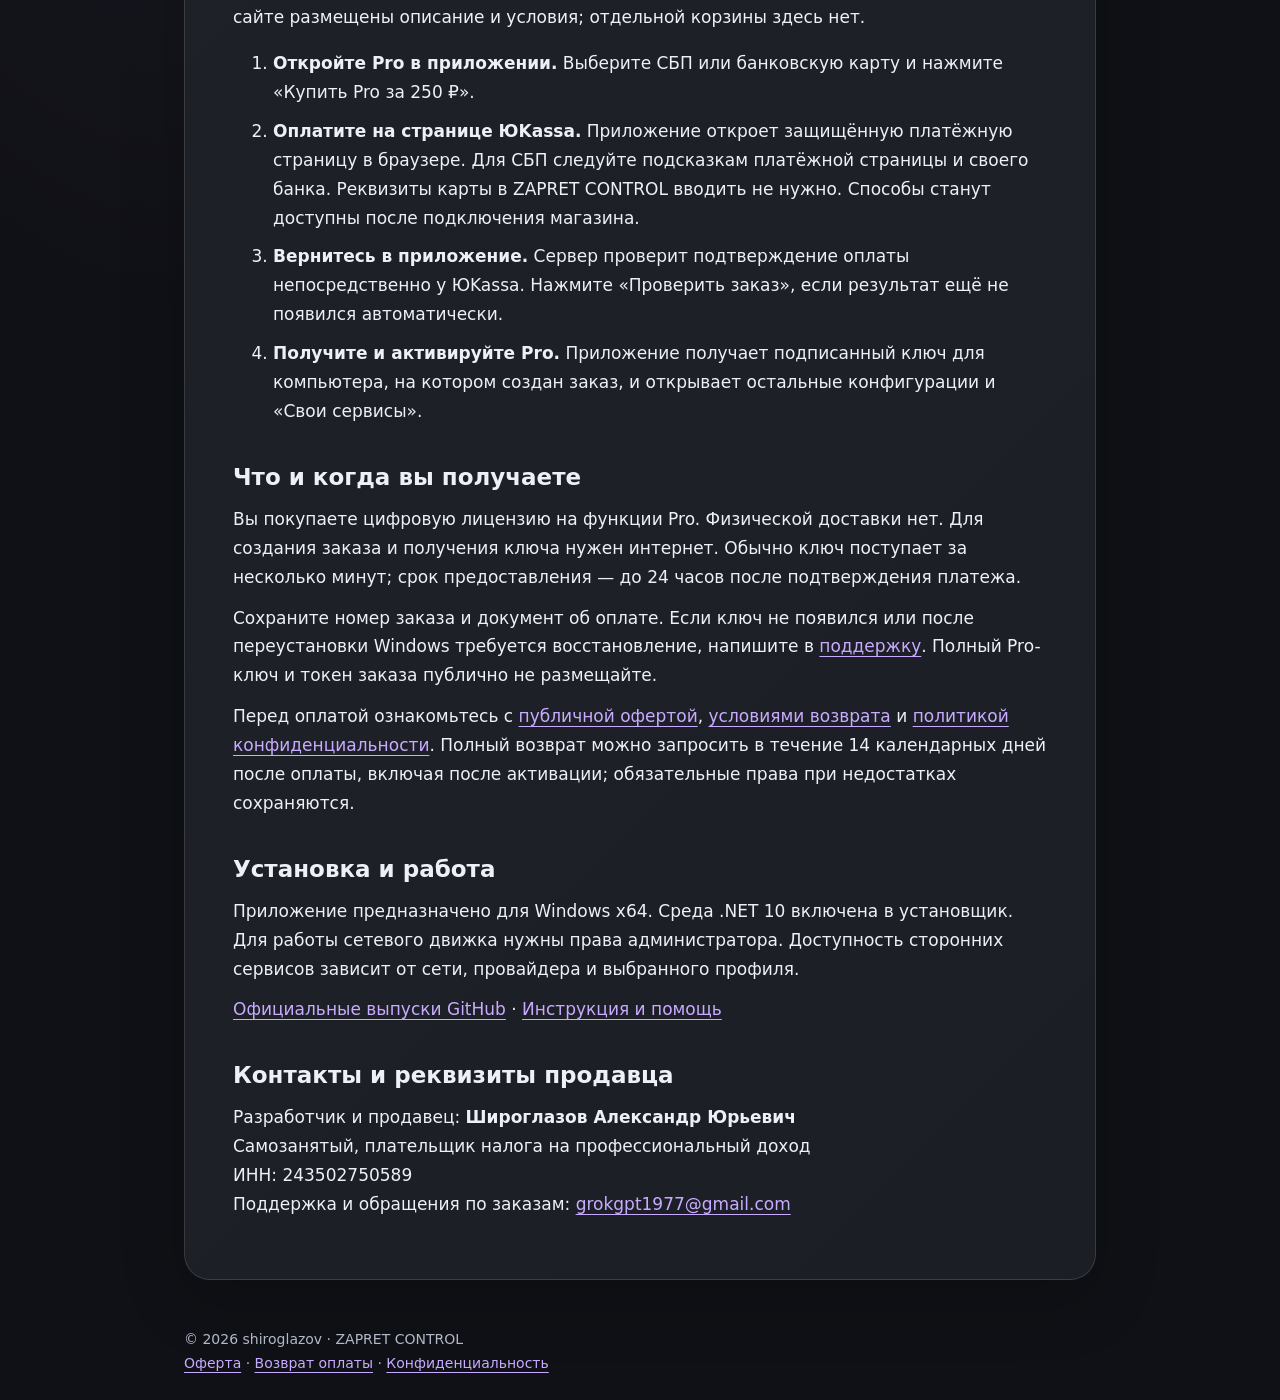
==== commit 07c87d7d: "Update website download to ZAPRET CONTROL 0.3.5.81" ====
--- a/docs/index.html
+++ b/docs/index.html
@@ -1,7 +1,7 @@
 <!doctype html>
 <html lang="ru"><head><meta charset="utf-8"><meta name="viewport" content="width=device-width,initial-scale=1"><title>ZAPRET CONTROL — Pro за 250 ₽ разово</title><meta name="description" content="ZAPRET CONTROL для Windows: бесплатные готовые конфигурации и Pro за 250 ₽ разово для собственных сайтов и профилей. Условия покупки и получения ключа."><link rel="stylesheet" href="style.css"><style>.plans{display:grid;grid-template-columns:1fr 1fr;gap:18px;margin:24px 0}.plan{padding:24px;border:1px solid #ffffff26;border-radius:20px;background:#ffffff04}.plan.pro{border-color:#c8abff;background:#c8abff0a}.plan h2{margin-top:0}.price{font-size:32px;font-weight:750;margin:8px 0}.status{padding:16px 20px;border:1px solid #c8abff66;border-radius:14px;margin:24px 0}li{margin-bottom:10px}nav{flex-wrap:wrap}@media(max-width:640px){.plans{grid-template-columns:1fr}.plan{padding:18px}}</style></head>
 <body><header><a class="brand" href="index.html">ZAPRET CONTROL</a><nav aria-label="Основная навигация"><a href="#pro">Что входит в Pro</a><a href="#purchase">Как купить</a><a href="support.html">Поддержка</a><a href="offer.html">Оферта</a><a href="refund.html">Возврат</a><a href="privacy.html">Конфиденциальность</a></nav></header>
-<main><article><div class="tag">Приложение для Windows x64 · shiroglazov</div><h1>Первые три конфигурации в каждом разделе — бесплатно.<br>Остальные открывает Pro.</h1><p>ZAPRET CONTROL помогает выбирать и запускать конфигурации движка zapret для YouTube, Twitch, Discord, игр и собственных сайтов в одном Windows-приложении.</p><div class="actions"><a class="button" href="https://github.com/grokgpt1977-crypto/zapret-control-releases/releases/download/v0.3.5.80/ZAPRET_CONTROL_0.3.5.80_Setup.exe">Скачать для Windows x64 · 0.3.5.80</a><a class="button" href="#pro">Pro за 250 ₽ — что входит</a><a class="button" href="#purchase">Как проходит покупка</a></div>
+<main><article><div class="tag">Приложение для Windows x64 · shiroglazov</div><h1>Первые три конфигурации в каждом разделе — бесплатно.<br>Остальные открывает Pro.</h1><p>ZAPRET CONTROL помогает выбирать и запускать конфигурации движка zapret для YouTube, Twitch, Discord, игр и собственных сайтов в одном Windows-приложении.</p><div class="actions"><a class="button" href="https://github.com/grokgpt1977-crypto/zapret-control-releases/releases/download/v0.3.5.81/ZAPRET_CONTROL_0.3.5.81_Setup.exe">Скачать для Windows x64 · 0.3.5.81</a><a class="button" href="#pro">Pro за 250 ₽ — что входит</a><a class="button" href="#purchase">Как проходит покупка</a></div>
 <div class="status" role="note"><strong>Продажи Pro пока не открыты.</strong> Договор и способы оплаты ЮKassa одобрены. Настраивается автоматическая покупка в приложении; продажи пока не открыты.</div>
 <div class="plans"><section class="plan" aria-labelledby="free-heading"><h2 id="free-heading">Базовые функции</h2><p class="price">Бесплатно</p><ul><li>Первые три готовые конфигурации в каждом разделе: YouTube + Twitch, Discord, Gaming и другие категории.</li><li>Выбор и запуск конфигураций.</li><li>Сохранение настроек и журнал событий.</li></ul><p>Проверьте работу приложения и готовых профилей на своём компьютере перед покупкой Pro.</p></section>
 <section class="plan pro" id="pro" aria-labelledby="pro-heading"><h2 id="pro-heading">ZAPRET CONTROL Pro</h2><p class="price">250 ₽ <small style="font-size:17px;font-weight:400">разово</small></p><p><strong>Все остальные готовые конфигурации, а также «Свои сервисы» для ваших профилей.</strong></p><ul><li>Доступ к конфигурациям после первых трёх в каждой готовой категории.</li><li>Создание профилей для собственных сайтов и импорт пользовательских конфигураций.</li><li>Бессрочная лицензия для одного компьютера.</li></ul><p>Без подписки и автоматических повторных списаний. Pro расширяет возможности настройки; доступность конкретных сайтов не гарантируется.</p><a href="#purchase">Порядок покупки и активации ↓</a></section></div>
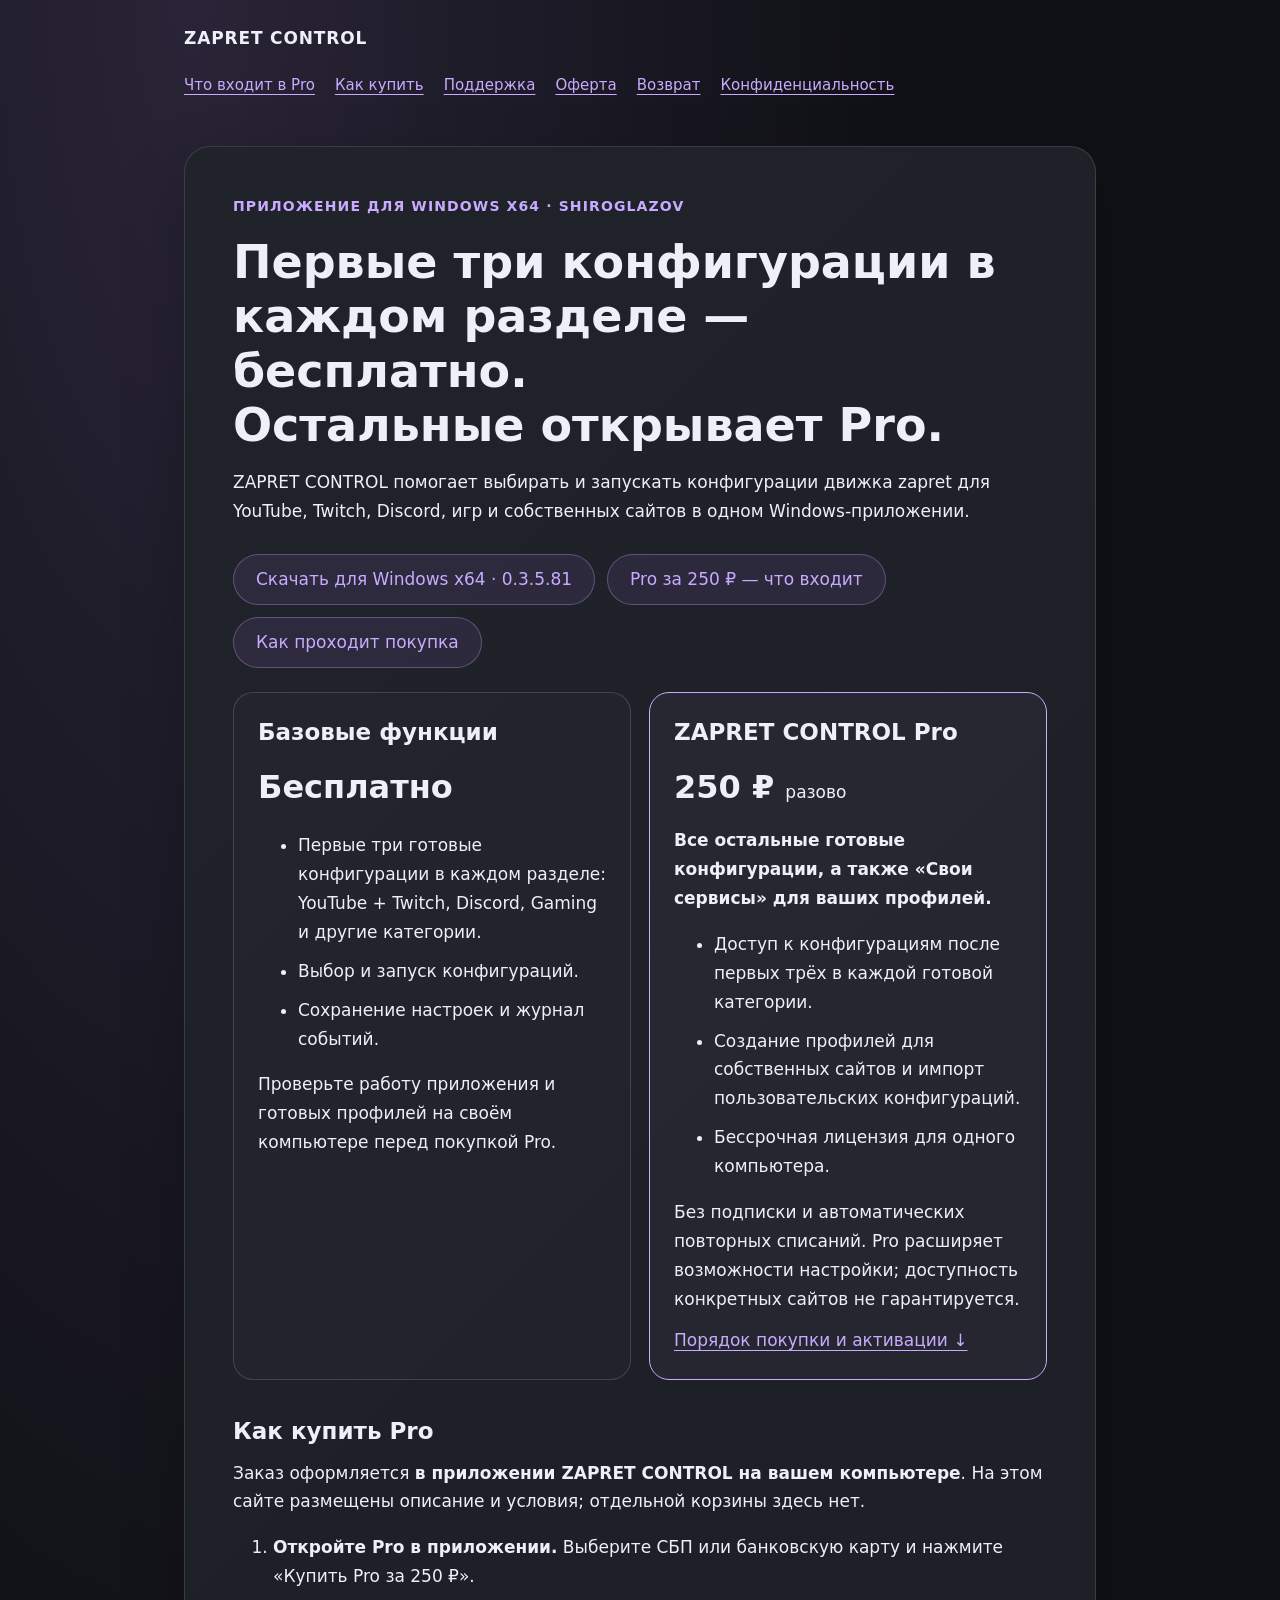
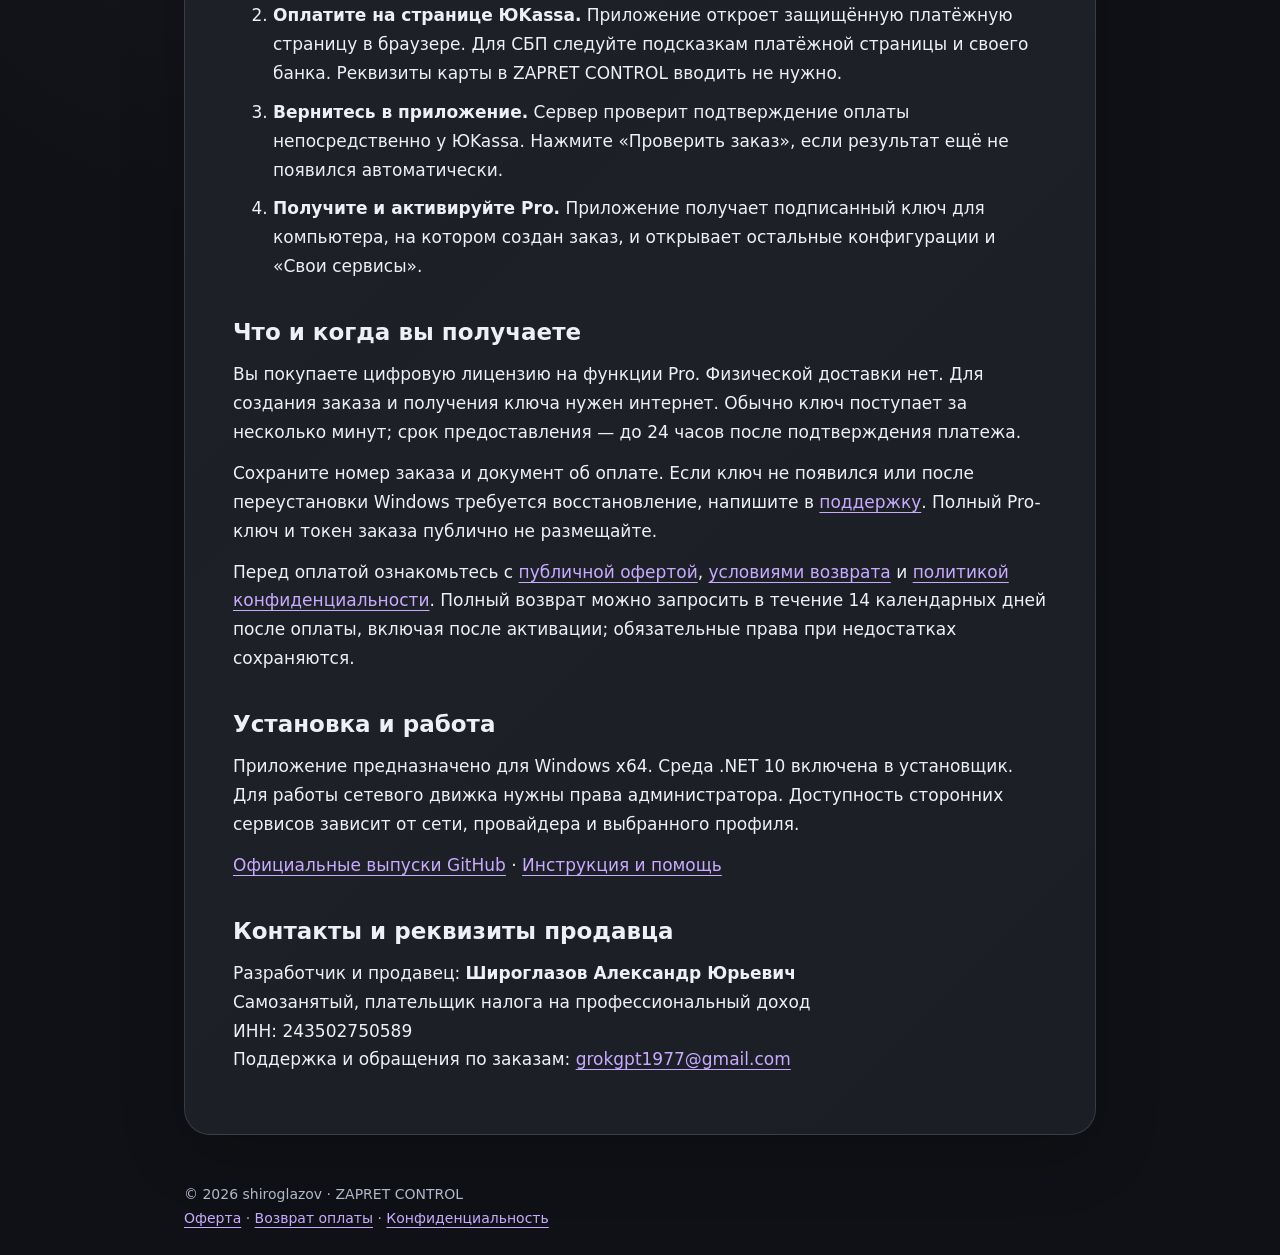
==== commit 78bc9042: "Remove outdated Pro sales notice from homepage" ====
--- a/docs/index.html
+++ b/docs/index.html
@@ -1,11 +1,10 @@
 <!doctype html>
-<html lang="ru"><head><meta charset="utf-8"><meta name="viewport" content="width=device-width,initial-scale=1"><title>ZAPRET CONTROL — Pro за 250 ₽ разово</title><meta name="description" content="ZAPRET CONTROL для Windows: бесплатные готовые конфигурации и Pro за 250 ₽ разово для собственных сайтов и профилей. Условия покупки и получения ключа."><link rel="stylesheet" href="style.css"><style>.plans{display:grid;grid-template-columns:1fr 1fr;gap:18px;margin:24px 0}.plan{padding:24px;border:1px solid #ffffff26;border-radius:20px;background:#ffffff04}.plan.pro{border-color:#c8abff;background:#c8abff0a}.plan h2{margin-top:0}.price{font-size:32px;font-weight:750;margin:8px 0}.status{padding:16px 20px;border:1px solid #c8abff66;border-radius:14px;margin:24px 0}li{margin-bottom:10px}nav{flex-wrap:wrap}@media(max-width:640px){.plans{grid-template-columns:1fr}.plan{padding:18px}}</style></head>
+<html lang="ru"><head><meta charset="utf-8"><meta name="viewport" content="width=device-width,initial-scale=1"><title>ZAPRET CONTROL — Pro за 250 ₽ разово</title><meta name="description" content="ZAPRET CONTROL для Windows: бесплатные готовые конфигурации и Pro за 250 ₽ разово для собственных сайтов и профилей. Условия покупки и получения ключа."><link rel="stylesheet" href="style.css"><style>.plans{display:grid;grid-template-columns:1fr 1fr;gap:18px;margin:24px 0}.plan{padding:24px;border:1px solid #ffffff26;border-radius:20px;background:#ffffff04}.plan.pro{border-color:#c8abff;background:#c8abff0a}.plan h2{margin-top:0}.price{font-size:32px;font-weight:750;margin:8px 0}li{margin-bottom:10px}nav{flex-wrap:wrap}@media(max-width:640px){.plans{grid-template-columns:1fr}.plan{padding:18px}}</style></head>
 <body><header><a class="brand" href="index.html">ZAPRET CONTROL</a><nav aria-label="Основная навигация"><a href="#pro">Что входит в Pro</a><a href="#purchase">Как купить</a><a href="support.html">Поддержка</a><a href="offer.html">Оферта</a><a href="refund.html">Возврат</a><a href="privacy.html">Конфиденциальность</a></nav></header>
 <main><article><div class="tag">Приложение для Windows x64 · shiroglazov</div><h1>Первые три конфигурации в каждом разделе — бесплатно.<br>Остальные открывает Pro.</h1><p>ZAPRET CONTROL помогает выбирать и запускать конфигурации движка zapret для YouTube, Twitch, Discord, игр и собственных сайтов в одном Windows-приложении.</p><div class="actions"><a class="button" href="https://github.com/grokgpt1977-crypto/zapret-control-releases/releases/download/v0.3.5.81/ZAPRET_CONTROL_0.3.5.81_Setup.exe">Скачать для Windows x64 · 0.3.5.81</a><a class="button" href="#pro">Pro за 250 ₽ — что входит</a><a class="button" href="#purchase">Как проходит покупка</a></div>
-<div class="status" role="note"><strong>Продажи Pro пока не открыты.</strong> Договор и способы оплаты ЮKassa одобрены. Настраивается автоматическая покупка в приложении; продажи пока не открыты.</div>
 <div class="plans"><section class="plan" aria-labelledby="free-heading"><h2 id="free-heading">Базовые функции</h2><p class="price">Бесплатно</p><ul><li>Первые три готовые конфигурации в каждом разделе: YouTube + Twitch, Discord, Gaming и другие категории.</li><li>Выбор и запуск конфигураций.</li><li>Сохранение настроек и журнал событий.</li></ul><p>Проверьте работу приложения и готовых профилей на своём компьютере перед покупкой Pro.</p></section>
 <section class="plan pro" id="pro" aria-labelledby="pro-heading"><h2 id="pro-heading">ZAPRET CONTROL Pro</h2><p class="price">250 ₽ <small style="font-size:17px;font-weight:400">разово</small></p><p><strong>Все остальные готовые конфигурации, а также «Свои сервисы» для ваших профилей.</strong></p><ul><li>Доступ к конфигурациям после первых трёх в каждой готовой категории.</li><li>Создание профилей для собственных сайтов и импорт пользовательских конфигураций.</li><li>Бессрочная лицензия для одного компьютера.</li></ul><p>Без подписки и автоматических повторных списаний. Pro расширяет возможности настройки; доступность конкретных сайтов не гарантируется.</p><a href="#purchase">Порядок покупки и активации ↓</a></section></div>
-<section id="purchase"><h2>Как купить Pro после открытия продаж</h2><p>Заказ оформляется <strong>в приложении ZAPRET CONTROL на вашем компьютере</strong>. На этом сайте размещены описание и условия; отдельной корзины здесь нет.</p><ol><li><strong>Откройте Pro в приложении.</strong> Выберите СБП или банковскую карту и нажмите «Купить Pro за 250 ₽».</li><li><strong>Оплатите на странице ЮKassa.</strong> Приложение откроет защищённую платёжную страницу в браузере. Для СБП следуйте подсказкам платёжной страницы и своего банка. Реквизиты карты в ZAPRET CONTROL вводить не нужно. Способы станут доступны после подключения магазина.</li><li><strong>Вернитесь в приложение.</strong> Сервер проверит подтверждение оплаты непосредственно у ЮKassa. Нажмите «Проверить заказ», если результат ещё не появился автоматически.</li><li><strong>Получите и активируйте Pro.</strong> Приложение получает подписанный ключ для компьютера, на котором создан заказ, и открывает остальные конфигурации и «Свои сервисы».</li></ol>
+<section id="purchase"><h2>Как купить Pro</h2><p>Заказ оформляется <strong>в приложении ZAPRET CONTROL на вашем компьютере</strong>. На этом сайте размещены описание и условия; отдельной корзины здесь нет.</p><ol><li><strong>Откройте Pro в приложении.</strong> Выберите СБП или банковскую карту и нажмите «Купить Pro за 250 ₽».</li><li><strong>Оплатите на странице ЮKassa.</strong> Приложение откроет защищённую платёжную страницу в браузере. Для СБП следуйте подсказкам платёжной страницы и своего банка. Реквизиты карты в ZAPRET CONTROL вводить не нужно.</li><li><strong>Вернитесь в приложение.</strong> Сервер проверит подтверждение оплаты непосредственно у ЮKassa. Нажмите «Проверить заказ», если результат ещё не появился автоматически.</li><li><strong>Получите и активируйте Pro.</strong> Приложение получает подписанный ключ для компьютера, на котором создан заказ, и открывает остальные конфигурации и «Свои сервисы».</li></ol>
 <h2>Что и когда вы получаете</h2><p>Вы покупаете цифровую лицензию на функции Pro. Физической доставки нет. Для создания заказа и получения ключа нужен интернет. Обычно ключ поступает за несколько минут; срок предоставления — до 24 часов после подтверждения платежа.</p><p>Сохраните номер заказа и документ об оплате. Если ключ не появился или после переустановки Windows требуется восстановление, напишите в <a href="support.html">поддержку</a>. Полный Pro-ключ и токен заказа публично не размещайте.</p><p>Перед оплатой ознакомьтесь с <a href="offer.html">публичной офертой</a>, <a href="refund.html">условиями возврата</a> и <a href="privacy.html">политикой конфиденциальности</a>. Полный возврат можно запросить в течение 14 календарных дней после оплаты, включая после активации; обязательные права при недостатках сохраняются.</p></section>
 <h2>Установка и работа</h2><p>Приложение предназначено для Windows x64. Среда .NET 10 включена в установщик. Для работы сетевого движка нужны права администратора. Доступность сторонних сервисов зависит от сети, провайдера и выбранного профиля.</p><p><a href="https://github.com/grokgpt1977-crypto/zapret-control-releases/releases">Официальные выпуски GitHub</a> · <a href="support.html">Инструкция и помощь</a></p>
 <h2 id="requisites">Контакты и реквизиты продавца</h2><p>Разработчик и продавец: <strong>Широглазов Александр Юрьевич</strong><br>Самозанятый, плательщик налога на профессиональный доход<br>ИНН: 243502750589<br>Поддержка и обращения по заказам: <a href="mailto:grokgpt1977@gmail.com">grokgpt1977@gmail.com</a></p>
